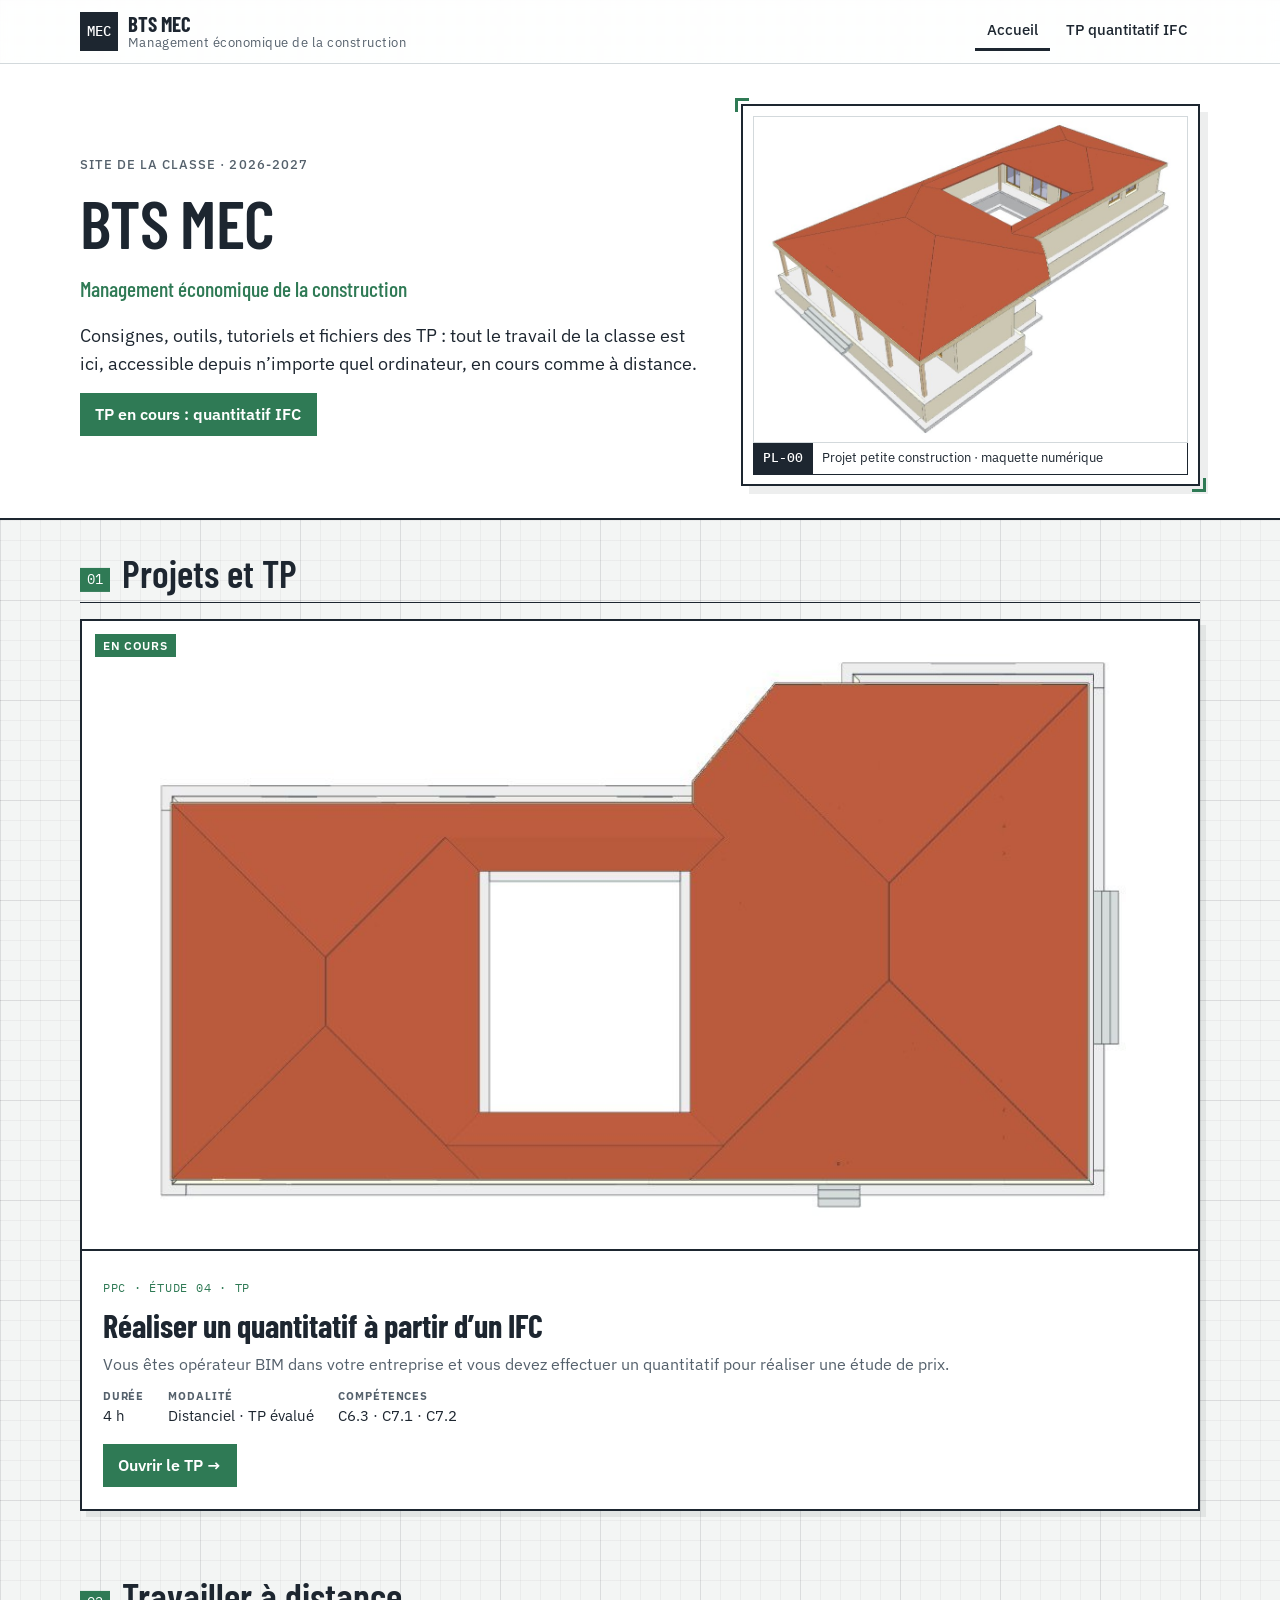
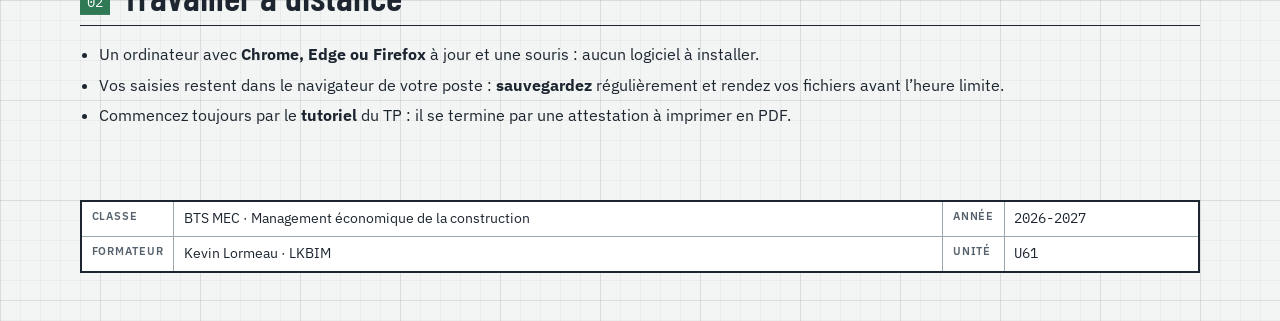
==== index.html @ 0c2539c2 "Site BTS MEC : TP quantitatif IFC (accueil, consigne, tuto, outil, fichiers) Co-Authored-By: Claude " ====
<!doctype html>
<html lang="fr">
<head>
<meta charset="utf-8">
<meta name="viewport" content="width=device-width, initial-scale=1, viewport-fit=cover">
<title>BTS MEC – site de la classe</title>
<link rel="preconnect" href="https://fonts.googleapis.com">
<link rel="preconnect" href="https://fonts.gstatic.com" crossorigin>
<link rel="stylesheet" href="https://fonts.googleapis.com/css2?family=Barlow+Condensed:wght@500;600;700&family=IBM+Plex+Sans:wght@400;500;600&family=IBM+Plex+Mono:wght@400;500&display=swap">
<link rel="stylesheet" href="assets/style.css?v=82925d70">
<style>
.steps4{display:grid;grid-template-columns:repeat(auto-fit,minmax(min(100%,15rem),1fr));gap:1rem}
.step4{display:flex;flex-direction:column;gap:.5rem;background:var(--sheet);border:2px solid var(--ink);padding:1rem 1.1rem;text-decoration:none;position:relative;box-shadow:5px 5px 0 var(--line)}
.step4:hover{box-shadow:7px 7px 0 var(--line-strong);transform:translate(-1px,-1px)}
.step4 .n{font-family:var(--font-mono);font-size:.8rem;color:var(--ink-soft)}
.step4 .t{font-family:var(--font-display);font-size:1.6rem;font-weight:700;line-height:1.05}
.step4 .d{font-size:.95rem;color:var(--ink-soft)}
.step4 .go{margin-top:auto;font-weight:600;color:var(--u21)}
.step4.is-key{background:var(--u21-tint)}
.lots{display:grid;grid-template-columns:repeat(auto-fit,minmax(min(100%,18rem),1fr));gap:1rem}
.lot-card{background:var(--sheet);border:1px solid var(--line);border-top:4px solid var(--u21);padding:1rem 1.1rem}
.lot-card:nth-child(2){border-top-color:var(--u22)}.lot-card:nth-child(3){border-top-color:var(--u23)}
.lot-card h3{margin-bottom:.5rem}
.horaire{width:100%;border-collapse:collapse;background:var(--sheet)}
.horaire td{border-bottom:1px solid var(--line);padding:.55rem .7rem;vertical-align:top}
.horaire td:first-child{font-family:var(--font-mono);white-space:nowrap;width:1%}
.horaire td:nth-child(2){font-weight:600;white-space:nowrap}
.alert{border-left:5px solid var(--u23);background:var(--u23-tint);padding:.8rem 1rem}
.dl-list{list-style:none;padding:0;margin:0;display:grid;gap:.6rem}
.dl-list a{display:flex;gap:.8rem;align-items:center;text-decoration:none;background:var(--sheet);border:1px solid var(--line);padding:.6rem .8rem}
.dl-list a:hover{border-color:var(--ink)}
.dl-list .ext{font-family:var(--font-mono);font-size:.75rem;font-weight:600;color:#fff;background:var(--ink);padding:.2rem .45rem;min-width:3.2rem;text-align:center}
.dl-list small{display:block;color:var(--ink-soft)}
</style>
</head>
<body>
<header class="site-header">
  <div class="wrap header-inner">
    <a href="index.html" class="brand">
      <span class="brand-mark" aria-hidden="true">MEC</span>
      <span class="brand-text"><strong>BTS MEC</strong><span>Management économique de la construction</span></span>
    </a>
    <nav class="nav" aria-label="Navigation principale"><a href="index.html" class="nav-link is-active" aria-current="page">Accueil</a><a href="quantitatif-ifc/index.html" class="nav-link">TP quantitatif IFC</a></nav>
  </div>
</header>
<main>

<section class="hero-band">
  <div class="wrap hero-split">
    <div class="hero-text">
      <p class="eyebrow">Site de la classe · 2026-2027</p>
      <h1>BTS MEC</h1>
      <p class="hero-sub">Management économique de la construction</p>
      <p class="lead">Consignes, outils, tutoriels et fichiers des TP : tout le travail de la classe est ici, accessible depuis n’importe quel ordinateur, en cours comme à distance.</p>
      <div class="actions"><a class="btn" href="quantitatif-ifc/index.html">TP en cours : quantitatif IFC</a></div>
    </div>
    <figure class="planche">
      <img src="assets/img/maquette-3d.jpg" alt="Maquette numérique du projet petite construction">
      <figcaption><span class="mono">PL-00</span><span>Projet petite construction · maquette numérique</span></figcaption>
    </figure>
  </div>
</section>
<section class="wrap section">
  <div class="section-head"><span class="section-num mono">01</span><h2>Projets et TP</h2></div>
  <div class="projets"><a class="projet-card is-on" href="quantitatif-ifc/index.html">
  <span class="projet-img"><img src="assets/img/toiture-plan-h.jpg" alt="Vue en plan de la toiture de la maquette" loading="lazy" style="object-fit:contain;background:#fff"><span class="statut is-on">En cours</span></span>
  <span class="projet-body">
    <span class="projet-num mono">PPC · ÉTUDE 04 · TP</span>
    <span class="projet-title">Réaliser un quantitatif à partir d’un IFC</span>
    <span class="projet-resume">Vous êtes opérateur BIM dans votre entreprise et vous devez effectuer un quantitatif pour réaliser une étude de prix.</span>
    <span class="projet-meta"><span><b>Durée</b>4 h</span><span><b>Modalité</b>Distanciel · TP évalué</span><span><b>Compétences</b>C6.3 · C7.1 · C7.2</span></span>
    <span class="btn projet-cta">Ouvrir le TP →</span>
  </span>
</a></div>
</section>
<section class="wrap section">
  <div class="section-head"><span class="section-num mono">02</span><h2>Travailler à distance</h2></div>
  <ul class="list">
    <li>Un ordinateur avec <b>Chrome, Edge ou Firefox</b> à jour et une souris : aucun logiciel à installer.</li>
    <li>Vos saisies restent dans le navigateur de votre poste : <b>sauvegardez</b> régulièrement et rendez vos fichiers avant l’heure limite.</li>
    <li>Commencez toujours par le <b>tutoriel</b> du TP : il se termine par une attestation à imprimer en PDF.</li>
  </ul>
</section>
</main>
<footer class="site-footer">
  <div class="wrap">
    <table class="cartouche" aria-label="Cartouche">
      <tr><th>Classe</th><td>BTS MEC · Management économique de la construction</td><th>Année</th><td class="mono">2026-2027</td></tr>
      <tr><th>Formateur</th><td>Kevin Lormeau · LKBIM</td><th>Unité</th><td class="mono">U61</td></tr>
    </table>
  </div>
</footer>
<script src="assets/site.js?v=82925d70"></script>
</body>
</html>
---- assets/style.css ----
/* Projet Villa – planche de projet : fond papier froid, trait d'encre, un code couleur par pôle, cartouche en pied de page */
:root {
  --paper: #f3f5f4;
  --sheet: #ffffff;
  --ink: #1d2630;
  --ink-soft: #55616c;
  --line: #d3d9dc;
  --line-strong: #9aa6ad;
  --u21: #2d5f8f;
  --u22: #2f7a55;
  --u23: #a96a14;
  --u21-tint: #e6eef6;
  --u22-tint: #e5f1ea;
  --u23-tint: #f6ecdc;
  --now: #fff4c7;
  --font-display: "Barlow Condensed", "Arial Narrow", "Roboto Condensed", sans-serif;
  --font-body: "IBM Plex Sans", "Segoe UI", system-ui, sans-serif;
  --font-mono: "IBM Plex Mono", "Consolas", ui-monospace, monospace;
  --step-0: 1rem;
  --step-1: 1.25rem;
  --step-2: 1.6rem;
  --step-3: 2.2rem;
  --step-4: clamp(2.4rem, 6vw, 3.6rem);
}
@media (prefers-color-scheme: dark) {
  :root:not([data-theme="light"]) {
    --paper: #151a1f; --sheet: #1c232a; --ink: #e4e9ec; --ink-soft: #a3afb7;
    --line: #2f3941; --line-strong: #4e5b65;
    --u21: #7fb0e0; --u22: #73c49b; --u23: #e0a650;
    --u21-tint: #1d2c3b; --u22-tint: #1b3027; --u23-tint: #33291a; --now: #3a3418;
    color-scheme: dark;
  }
}
:root[data-theme="dark"] {
  --paper: #151a1f; --sheet: #1c232a; --ink: #e4e9ec; --ink-soft: #a3afb7;
  --line: #2f3941; --line-strong: #4e5b65;
  --u21: #7fb0e0; --u22: #73c49b; --u23: #e0a650;
  --u21-tint: #1d2c3b; --u22-tint: #1b3027; --u23-tint: #33291a; --now: #3a3418;
  color-scheme: dark;
}

*, *::before, *::after { box-sizing: border-box; }
html { -webkit-text-size-adjust: 100%; }
body {
  margin: 0;
  background: var(--paper);
  color: var(--ink);
  font-family: var(--font-body);
  font-size: var(--step-0);
  line-height: 1.55;
}
img { max-width: 100%; }
[hidden] { display: none !important; }
a { color: inherit; }
a:focus-visible, .pole-card:focus-visible { outline: 3px solid var(--u21); outline-offset: 3px; }
h1, h2, h3 { font-family: var(--font-display); font-weight: 600; line-height: 1.1; text-wrap: balance; margin: 0; }
h1 { font-size: var(--step-4); letter-spacing: -0.01em; }
h2 { font-size: var(--step-3); }
h3 { font-size: var(--step-2); }
p { margin: 0; }
.mono { font-family: var(--font-mono); font-variant-numeric: tabular-nums; }

.wrap {
  max-width: 72rem;
  margin: 0 auto;
  padding-left: max(16px, env(safe-area-inset-left, 0px));
  padding-right: max(16px, env(safe-area-inset-right, 0px));
}

/* En-tête */
.site-header { background: var(--sheet); border-bottom: 1px solid var(--line); }
.header-inner { display: flex; flex-wrap: wrap; align-items: center; justify-content: space-between; gap: 0.75rem 1.5rem; padding-block: 0.75rem; }
.brand { display: flex; align-items: center; gap: 0.6rem; text-decoration: none; }
.brand-mark {
  display: grid; place-items: center; width: 2.4rem; height: 2.4rem;
  border: 2px solid var(--ink); font-family: var(--font-mono); font-weight: 500; font-size: 0.85rem;
}
.brand-text { display: flex; flex-direction: column; line-height: 1.15; }
.brand-text strong { font-family: var(--font-display); font-size: 1.3rem; font-weight: 700; }
.brand-text span { font-size: 0.8rem; color: var(--ink-soft); letter-spacing: 0.04em; }
.nav { display: flex; flex-wrap: wrap; gap: 0.25rem; }
.nav-link {
  text-decoration: none; padding: 0.4rem 0.75rem; font-weight: 500; font-size: 0.95rem;
  border-bottom: 3px solid transparent;
}
.nav-link:hover { border-bottom-color: var(--line-strong); }
.nav-link.is-active { border-bottom-color: var(--ink); }
.nav-link.pole-u21.is-active, .nav-link.pole-u21:hover { border-bottom-color: var(--u21); }
.nav-link.pole-u22.is-active, .nav-link.pole-u22:hover { border-bottom-color: var(--u22); }
.nav-link.pole-u23.is-active, .nav-link.pole-u23:hover { border-bottom-color: var(--u23); }

/* Hero */
.hero { padding-block: 2.5rem 1.5rem; display: grid; gap: 1rem; }
.eyebrow { font-size: 0.8rem; text-transform: uppercase; letter-spacing: 0.08em; color: var(--ink-soft); font-weight: 500; }
.lead { font-size: 1.12rem; max-width: 62ch; color: var(--ink); }
.code-big { font-family: var(--font-mono); font-weight: 500; font-size: 0.7em; vertical-align: 0.12em; margin-right: 0.15em; }
.hero-u21 .code-big { color: var(--u21); }
.hero-u22 .code-big { color: var(--u22); }
.hero-u23 .code-big { color: var(--u23); }
.facts {
  display: grid; grid-template-columns: repeat(auto-fit, minmax(13rem, 1fr));
  margin: 0.5rem 0 0; border-top: 2px solid var(--ink); border-bottom: 1px solid var(--line);
}
.facts > div { padding: 0.75rem 1rem 0.75rem 0; min-width: 0; }
.facts dt, .kv dt, .label {
  font-size: 0.72rem; text-transform: uppercase; letter-spacing: 0.08em; color: var(--ink-soft); font-weight: 600;
}
.facts dd { margin: 0.15rem 0 0; font-weight: 500; }

/* Sections */
.section { padding-block: 2rem; display: grid; gap: 1rem; align-content: start; }
.section-lead { color: var(--ink-soft); max-width: 65ch; }
.two-col { grid-template-columns: repeat(auto-fit, minmax(min(100%, 28rem), 1fr)); gap: 2rem; }
.two-col > div { display: grid; gap: 1rem; align-content: start; min-width: 0; }

/* Cartes de pôle */
.poles { display: grid; grid-template-columns: repeat(auto-fit, minmax(min(100%, 19rem), 1fr)); gap: 1rem; }
.pole-card {
  --c: var(--ink); --t: var(--sheet);
  display: grid; gap: 0.5rem; align-content: start; text-decoration: none;
  background: var(--sheet); border: 1px solid var(--line); border-top: 6px solid var(--c);
  padding: 1.1rem 1.2rem 1.2rem;
}
.pole-card:hover { background: var(--t); }
.pole-u21 { --c: var(--u21); --t: var(--u21-tint); }
.pole-u22 { --c: var(--u22); --t: var(--u22-tint); }
.pole-u23 { --c: var(--u23); --t: var(--u23-tint); }
.pole-code { font-family: var(--font-mono); font-weight: 500; color: var(--c); }
.pole-name { font-family: var(--font-display); font-size: var(--step-2); font-weight: 600; line-height: 1.1; }
.pole-role { color: var(--ink-soft); }
.pole-go { font-weight: 600; color: var(--c); margin-top: 0.25rem; }
.pole-go::after { content: " →"; }
.kv { display: grid; gap: 0.45rem; margin: 0.25rem 0 0; }
.kv > div { display: grid; grid-template-columns: 7.5rem 1fr; gap: 0.5rem; align-items: baseline; }
.kv dd { margin: 0; min-width: 0; }
.kv-block { background: var(--sheet); border: 1px solid var(--line); padding: 1rem; }

/* Tableaux */
.table-scroll { overflow-x: auto; background: var(--sheet); border: 1px solid var(--line); }
table.data { width: 100%; border-collapse: collapse; font-size: 0.93rem; }
table.data th, table.data td { text-align: left; vertical-align: top; padding: 0.6rem 0.75rem; border-bottom: 1px solid var(--line); }
table.data thead th {
  font-size: 0.72rem; text-transform: uppercase; letter-spacing: 0.07em; color: var(--ink-soft);
  border-bottom: 2px solid var(--ink); white-space: nowrap;
}
table.data tbody tr:last-child td, table.data tbody tr:last-child th { border-bottom: 0; }
.planning { min-width: 52rem; }
.planning tbody th { white-space: nowrap; font-weight: 500; }
.planning tbody th small { display: block; color: var(--ink-soft); font-family: var(--font-mono); font-size: 0.8rem; }
.planning td { width: 24%; }
.planning td:last-child { width: 10%; }
.planning thead .h-u21 { box-shadow: inset 0 -4px 0 var(--u21); }
.planning thead .h-u22 { box-shadow: inset 0 -4px 0 var(--u22); }
.planning thead .h-u23 { box-shadow: inset 0 -4px 0 var(--u23); }
tr.is-now td, tr.is-now th { background: var(--now); }
tr.is-now th::after { content: "En cours"; display: block; font-size: 0.7rem; font-weight: 600; text-transform: uppercase; letter-spacing: 0.06em; margin-top: 0.2rem; }
.milestone { display: inline-block; font-size: 0.8rem; font-weight: 600; border: 1px solid var(--ink); padding: 0.1rem 0.4rem; white-space: nowrap; }
.milestone.is-final { background: var(--ink); color: var(--paper); }
.register td:first-child { width: 4rem; }

.tag { display: inline-block; font-family: var(--font-mono); font-size: 0.78rem; font-weight: 500; padding: 0.05rem 0.4rem; border: 1px solid currentColor; }
.tag-u21 { color: var(--u21); }
.tag-u22 { color: var(--u22); }
.tag-u23 { color: var(--u23); }

/* Listes */
.list, .checks, .deliverables { margin: 0; padding-left: 1.2rem; display: grid; gap: 0.35rem; }
.checks { list-style: none; padding-left: 0; }
.checks li { padding-left: 1.5rem; position: relative; }
.checks li::before { content: ""; position: absolute; left: 0; top: 0.35em; width: 0.85rem; height: 0.85rem; border: 1.5px solid var(--line-strong); }
.deliverables { grid-template-columns: repeat(auto-fit, minmax(min(100%, 17rem), 1fr)); gap: 0.5rem 1.5rem; }

/* Compétences */
.comps { display: grid; grid-template-columns: repeat(auto-fit, minmax(min(100%, 20rem), 1fr)); gap: 1rem; }
.comp { background: var(--sheet); border: 1px solid var(--line); padding: 1rem 1.1rem; display: grid; gap: 0.6rem; align-content: start; }
.comp h3 { font-size: 1.3rem; }
.comp-code { font-weight: 500; color: var(--ink-soft); }

/* Séances */
.seances { display: grid; gap: 0.75rem; }
.seance {
  --c: var(--ink);
  background: var(--sheet); border: 1px solid var(--line); border-left: 5px solid var(--c);
  padding: 1rem 1.2rem; display: grid; gap: 0.75rem;
}
.pole-u21 .seance { --c: var(--u21); }
.pole-u22 .seance { --c: var(--u22); }
.pole-u23 .seance { --c: var(--u23); }
.seance-head { display: grid; grid-template-columns: auto 1fr auto; gap: 0.25rem 1rem; align-items: baseline; }
.seance-date { display: grid; font-size: 0.85rem; color: var(--ink-soft); min-width: 6.5rem; }
.seance-date .mono { color: var(--ink); font-weight: 500; font-size: 0.95rem; }
.seance h3 { font-size: 1.45rem; }
.seance-num { font-size: 0.8rem; font-weight: 500; color: var(--c); vertical-align: 0.2em; margin-right: 0.3rem; }
.badge-next { display: none; font-size: 0.72rem; font-weight: 600; text-transform: uppercase; letter-spacing: 0.06em; background: var(--c); color: var(--sheet); padding: 0.2rem 0.5rem; }
.seance.is-next .badge-next { display: inline-block; }
.seance.is-next { box-shadow: 0 0 0 2px var(--c); }
.seance.is-past { opacity: 0.62; }
.prob { font-style: italic; color: var(--ink-soft); max-width: 70ch; }
.seance-grid { display: grid; grid-template-columns: minmax(0, 3fr) minmax(0, 2fr); gap: 1rem 1.5rem; }
.seance-grid > div { display: grid; gap: 0.4rem; align-content: start; min-width: 0; }
.seance-side { border-left: 1px solid var(--line); padding-left: 1.25rem; }
.seance-side .label:not(:first-child) { margin-top: 0.5rem; }
.res { font-size: 0.9rem; color: var(--ink-soft); }

.tree { background: var(--sheet); border: 1px solid var(--line); padding: 1rem; margin: 0; overflow-x: auto; font-size: 0.9rem; line-height: 1.5; }

/* Cartouche */
.site-footer { padding-block: 2.5rem 3rem; }
.cartouche { width: 100%; border-collapse: collapse; background: var(--sheet); border: 2px solid var(--ink); font-size: 0.85rem; }
.cartouche th, .cartouche td { border: 1px solid var(--line-strong); padding: 0.4rem 0.6rem; text-align: left; vertical-align: top; }
.cartouche th { font-size: 0.68rem; text-transform: uppercase; letter-spacing: 0.08em; color: var(--ink-soft); font-weight: 600; white-space: nowrap; width: 1%; }

@media (max-width: 640px) {
  .seance-head { grid-template-columns: 1fr; }
  .seance-grid { grid-template-columns: 1fr; }
  .seance-side { border-left: 0; padding-left: 0; border-top: 1px solid var(--line); padding-top: 0.75rem; }
  .kv > div { grid-template-columns: 1fr; gap: 0; }
  .cartouche, .cartouche tbody, .cartouche tr, .cartouche th, .cartouche td { display: block; width: auto; }
  .cartouche th { border-bottom: 0; padding-bottom: 0; }
  .cartouche td { border-top: 0; }
}
@media (prefers-reduced-motion: reduce) { * { transition: none !important; animation: none !important; } }

/* ===== Site de la classe : composants ajoutés (accueil, MDQB) ===== */
.sr { position: absolute; width: 1px; height: 1px; overflow: hidden; clip: rect(0 0 0 0); }
.small { font-size: 0.82rem; }
.c { text-align: center !important; }

/* Cartes projet */
.projet-card { --c: var(--line-strong); display: grid; gap: 0.5rem; align-content: start; text-decoration: none;
  background: var(--sheet); border: 1px solid var(--line); border-top: 6px solid var(--c); padding: 1.1rem 1.2rem 1.2rem; }
.projet-card.is-on { --c: var(--u22); }
.projet-card:hover { background: var(--u22-tint); }
.projet-top { display: flex; justify-content: space-between; align-items: center; color: var(--ink-soft); font-size: 0.85rem; }
.statut { font-size: 0.72rem; font-weight: 600; text-transform: uppercase; letter-spacing: 0.06em; border: 1px solid currentColor; padding: 0.1rem 0.45rem; }
.statut.is-on { background: var(--u22); color: var(--sheet); border-color: var(--u22); }
.projet-card .pole-go { color: var(--c); }

/* Agenda */
.agenda { list-style: none; margin: 0; padding: 0; display: grid; gap: 0.4rem; }
.agenda a { --c: var(--u22); display: grid; grid-template-columns: 7rem 1fr auto; gap: 1rem; align-items: center;
  text-decoration: none; background: var(--sheet); border: 1px solid var(--line); border-left: 5px solid var(--c); padding: 0.6rem 1rem; }
.agenda a:hover { background: var(--u22-tint); }
.agenda li.is-past { opacity: 0.6; }
.agenda li.is-next a { box-shadow: 0 0 0 2px var(--c); }
.agenda li.is-next .badge-next, .seance-card.is-next .badge-next { display: inline-block; }

/* Cartes séance MDQB */
.seance-cards { display: grid; gap: 0.6rem; }
.seance-card { --c: var(--u22); display: grid; grid-template-columns: 7rem 1fr auto auto; gap: 0.5rem 1rem; align-items: center;
  text-decoration: none; background: var(--sheet); border: 1px solid var(--line); border-left: 5px solid var(--c); padding: 0.8rem 1rem; }
.seance-card:hover { background: var(--u22-tint); }
.seance-card.is-past { opacity: 0.62; }
.seance-card.is-next { box-shadow: 0 0 0 2px var(--c); }
.seance-card-title { font-family: var(--font-display); font-size: 1.35rem; font-weight: 600; line-height: 1.15; display: grid; }
.seance-card .seance-num { color: var(--u22); font-family: var(--font-mono); font-size: 0.78rem; }
.eval-tag { font-size: 0.72rem; font-weight: 600; text-transform: uppercase; letter-spacing: 0.06em; color: var(--ink-soft); }
.eval-tag.is-som { color: var(--sheet); background: var(--ink); padding: 0.15rem 0.5rem; }
.badge-next { --c: var(--u22); }

.problematique { font-family: var(--font-display); font-size: 1.4rem; font-weight: 500; font-style: italic;
  border-left: 4px solid var(--u22); padding-left: 0.9rem; max-width: 60ch; }

/* Page séance */
.seance-layout { grid-template-columns: minmax(0, 1fr) 19rem; gap: 2rem; align-items: start; }
.seance-main { display: grid; gap: 1rem; min-width: 0; }
.seance-aside { display: grid; gap: 0.75rem; position: sticky; top: 1rem; }
.box { background: var(--sheet); border: 1px solid var(--line); padding: 0.9rem 1rem; display: grid; gap: 0.5rem; }
.parties { list-style: none; margin: 0; padding: 0; display: grid; gap: 1rem; counter-reset: p; }
.partie { background: var(--sheet); border: 1px solid var(--line); border-left: 5px solid var(--u22); }
.partie-head { display: flex; gap: 1rem; align-items: baseline; padding: 0.8rem 1.1rem; border-bottom: 1px solid var(--line); }
.partie-duree { font-size: 0.82rem; color: var(--u22); font-weight: 500; min-width: 4.5rem; }
.partie-head h3 { font-size: 1.4rem; }
.partie-body { padding: 0.9rem 1.1rem 1.1rem; display: grid; gap: 0.8rem; min-width: 0; }

/* Ressources */
.res-list { list-style: none; margin: 0; padding: 0; display: grid; gap: 0.4rem; }
.res-link { display: inline-block; font-weight: 500; text-decoration: none; border-bottom: 2px solid var(--u22); }
.res-link::after { content: " ↗"; color: var(--ink-soft); }
.res-link.is-missing { border-bottom: 2px dashed var(--line-strong); color: var(--ink-soft); }
.res-link.is-missing::after { content: " · lien à venir"; font-size: 0.8rem; }

/* Méthode */
.methode { background: var(--u22-tint); border: 1px solid var(--line); }
.methode summary { cursor: pointer; padding: 0.55rem 0.9rem; font-weight: 600; color: var(--u22); }
.methode > div { padding: 0 0.9rem 0.8rem; display: grid; gap: 0.5rem; }

/* Formulaires */
.form-grid { display: grid; grid-template-columns: repeat(auto-fit, minmax(min(100%, 16rem), 1fr)); gap: 0.7rem 1rem; }
.field { display: grid; gap: 0.25rem; }
.field label { font-size: 0.85rem; font-weight: 600; }
input[type="text"], textarea, table.editable td[contenteditable] {
  font: inherit; color: var(--ink); background: var(--paper); border: 1px solid var(--line-strong); padding: 0.4rem 0.5rem; width: 100%; }
textarea { resize: vertical; }
input:focus, textarea:focus, td[contenteditable]:focus { outline: 2px solid var(--u22); outline-offset: 0; }
.matrice td input[type="text"] { min-width: 10rem; }
.matrice input[type="radio"] { width: 1.1rem; height: 1.1rem; accent-color: var(--u22); }
table.editable { min-width: 60rem; }
table.editable td { min-width: 6rem; }
table.editable td[contenteditable] { display: table-cell; width: auto; border: 0; border-bottom: 1px solid var(--line); }
table.editable tr.exemple td { color: var(--ink-soft); font-style: italic; }
.del-row { background: none; border: 0; color: var(--ink-soft); cursor: pointer; font-size: 1.1rem; }

/* Boutons */
.actions { display: flex; flex-wrap: wrap; gap: 0.5rem; }
.actions-col { display: grid; gap: 0.5rem; }
.btn { font: inherit; font-weight: 600; cursor: pointer; text-decoration: none; text-align: center;
  background: var(--u22); color: var(--sheet); border: 1px solid var(--u22); padding: 0.5rem 0.9rem; }
.btn-ghost { background: transparent; color: var(--ink); border-color: var(--line-strong); }
.pager { display: flex; justify-content: space-between; padding-top: 0; }

/* Check-list */
.todo { list-style: none; margin: 0; padding: 0; display: grid; gap: 0.4rem; }
.todo label { display: flex; gap: 0.5rem; align-items: flex-start; cursor: pointer; }
.todo input { margin-top: 0.3rem; accent-color: var(--u22); }
.todo input:checked + span { text-decoration: line-through; color: var(--ink-soft); }

/* Légende des lots */
.legende-lots { display: flex; flex-wrap: wrap; gap: 0.5rem; }
.lot { font-size: 0.85rem; padding: 0.2rem 0.6rem; border-left: 6px solid; background: var(--sheet); border-top: 1px solid var(--line); border-right: 1px solid var(--line); border-bottom: 1px solid var(--line); }
.l07 { border-left-color: #c0392b; } .l07fp { border-left-color: #2471a3; } .l03 { border-left-color: #2f7a55; } .l06 { border-left-color: #8b5a2b; }
tr.total th, tr.total td { border-top: 2px solid var(--ink); font-weight: 600; }

@media (max-width: 860px) {
  .seance-layout { grid-template-columns: 1fr; }
  .seance-aside { position: static; }
  .seance-card, .agenda a { grid-template-columns: 1fr; }
}
@media print {
  .site-header, .seance-aside, .pager, .actions, .site-footer, .methode { display: none !important; }
  body { background: #fff; }
  .partie, .table-scroll { break-inside: avoid; border-color: #999; }
}

/* ===================== Habillage « planche de bureau d'études » (v2) ===================== */
:root { --accent: var(--u22); --grid: rgba(29, 38, 48, 0.045); --grid-strong: rgba(29, 38, 48, 0.08); }
body {
  background-color: var(--paper);
  background-image:
    linear-gradient(var(--grid-strong) 1px, transparent 1px), linear-gradient(90deg, var(--grid-strong) 1px, transparent 1px),
    linear-gradient(var(--grid) 1px, transparent 1px), linear-gradient(90deg, var(--grid) 1px, transparent 1px);
  background-size: 100px 100px, 100px 100px, 20px 20px, 20px 20px;
}
.site-header { position: sticky; top: 0; z-index: 10; background: color-mix(in srgb, var(--sheet) 92%, transparent); backdrop-filter: blur(6px); }
.brand-mark { background: var(--ink); color: var(--sheet); border-color: var(--ink); }

/* Bandeau d'en-tête */
.hero-band { background: var(--sheet); border-bottom: 2px solid var(--ink); padding-block: 2.5rem 2rem; display: grid; gap: 1.5rem; }
.hero-split { display: grid; grid-template-columns: minmax(0, 1.15fr) minmax(0, 0.85fr); gap: 2.5rem; align-items: center; }
.hero-text { display: grid; gap: 1rem; align-content: center; }
.hero-text h1 { font-size: clamp(2.6rem, 6vw, 4.2rem); line-height: 0.98; }
.hero-sub { font-family: var(--font-display); font-size: 1.35rem; color: var(--accent); font-weight: 500; }
.big-num { display: block; font-size: 0.42em; color: var(--accent); letter-spacing: 0.02em; margin-bottom: 0.3rem; }

/* Planche : image encadrée comme un dessin, avec son cartouche */
.planche { margin: 0; background: var(--sheet); border: 2px solid var(--ink); padding: 0.6rem; box-shadow: 8px 8px 0 var(--grid-strong); position: relative; }
.planche::before, .planche::after { content: ""; position: absolute; width: 14px; height: 14px; border-color: var(--accent); border-style: solid; }
.planche::before { top: -8px; left: -8px; border-width: 3px 0 0 3px; }
.planche::after { bottom: -8px; right: -8px; border-width: 0 3px 3px 0; }
.planche img { display: block; width: 100%; aspect-ratio: 4 / 3; object-fit: cover; background: #fff; border: 1px solid var(--line); }
.small-planche img { aspect-ratio: auto; object-fit: contain; padding: 1rem; }
.planche figcaption { display: grid; grid-template-columns: auto 1fr; border: 1px solid var(--ink); border-top: 0; font-size: 0.8rem; }
.planche figcaption > * { padding: 0.35rem 0.6rem; }
.planche figcaption .mono { background: var(--ink); color: var(--sheet); font-weight: 500; }

/* Titres de section numérotés */
.section-head { display: flex; align-items: baseline; gap: 0.75rem; border-bottom: 1px solid var(--ink); padding-bottom: 0.4rem; }
.section-num { font-size: 0.85rem; color: var(--sheet); background: var(--accent); padding: 0.1rem 0.45rem; transform: translateY(-0.3em); }
.section-head h2 { font-size: clamp(1.8rem, 3.5vw, 2.4rem); }
.note { background: var(--sheet); border: 1px solid var(--line); padding: 1.2rem 1.3rem; }

/* Cartes projet */
.projets { display: grid; grid-template-columns: repeat(auto-fit, minmax(min(100%, 24rem), 1fr)); gap: 1.5rem; }
.projet-card { padding: 0; border: 2px solid var(--ink); border-top-width: 2px; background: var(--sheet); display: grid; grid-template-rows: auto 1fr; overflow: hidden;
  transition: transform .15s ease, box-shadow .15s ease; box-shadow: 6px 6px 0 var(--grid-strong); }
.projet-card:hover { background: var(--sheet); transform: translate(-2px, -2px); box-shadow: 10px 10px 0 color-mix(in srgb, var(--accent) 35%, transparent); }
.projet-card:not(.is-on) { filter: saturate(0.35); }
.projet-card:not(.is-on):hover { filter: none; }
.projet-img { position: relative; display: block; border-bottom: 2px solid var(--ink); }
.projet-img img { display: block; width: 100%; aspect-ratio: 16 / 9; object-fit: cover; }
.projet-img .statut { position: absolute; top: 0.8rem; left: 0.8rem; background: var(--sheet); color: var(--ink); border: 1px solid var(--ink); }
.projet-img .statut.is-on { background: var(--accent); color: #fff; border-color: var(--accent); }
.projet-body { display: grid; gap: 0.7rem; padding: 1.2rem 1.3rem 1.4rem; align-content: start; }
.projet-num { font-size: 0.78rem; color: var(--accent); letter-spacing: 0.06em; }
.projet-title { font-family: var(--font-display); font-weight: 700; font-size: 2rem; line-height: 1; }
.projet-resume { color: var(--ink-soft); }
.projet-meta { display: flex; flex-wrap: wrap; gap: 0.4rem 1.5rem; font-size: 0.92rem; }
.projet-meta b { display: block; font-size: 0.7rem; text-transform: uppercase; letter-spacing: 0.08em; color: var(--ink-soft); }
.projet-cta { justify-self: start; margin-top: 0.3rem; }
.progress { position: relative; height: 1.6rem; border: 1px solid var(--ink); background: repeating-linear-gradient(90deg, transparent 0 calc(20% - 1px), var(--line) calc(20% - 1px) 20%); }
.progress-bar { position: absolute; inset: 0 auto 0 0; width: 0; background: var(--accent); transition: width .6s ease; }
.progress-label { position: relative; z-index: 1; font-size: 0.78rem; padding: 0 0.5rem; line-height: 1.6rem; mix-blend-mode: difference; color: #fff; }
.progress.is-off { background: transparent; border-style: dashed; }
.progress.is-off .progress-label { mix-blend-mode: normal; color: var(--ink-soft); }

/* Agenda */
.agenda a { grid-template-columns: 3.2rem 9rem 1fr auto; padding: 0.7rem 1rem; border: 1px solid var(--ink); border-left: 6px solid var(--accent); }
.ag-num { font-size: 1.5rem; font-weight: 500; color: var(--accent); }
.ag-date { font-size: 0.85rem; color: var(--ink-soft); }
.ag-title { font-family: var(--font-display); font-size: 1.3rem; font-weight: 600; line-height: 1.1; display: grid; }
.ag-title small { font-family: var(--font-body); font-size: 0.78rem; color: var(--ink-soft); font-weight: 400; }

/* Frise des séances */
.timeline { display: grid; grid-template-columns: repeat(auto-fit, minmax(min(100%, 12.5rem), 1fr)); gap: 0; border: 2px solid var(--ink); background: var(--sheet); }
.tl-item { position: relative; display: grid; gap: 0.5rem; align-content: start; padding: 1rem 1.1rem 1.2rem; text-decoration: none; border-right: 1px solid var(--line); min-height: 13rem; transition: background .15s; }
.tl-item:last-child { border-right: 0; }
.tl-item:hover { background: var(--u22-tint); }
.tl-num { font-size: 2.6rem; line-height: 1; color: var(--accent); font-weight: 500; }
.tl-date { font-size: 0.8rem; color: var(--ink-soft); }
.tl-title { font-family: var(--font-display); font-size: 1.35rem; font-weight: 600; line-height: 1.1; }
.tl-foot { display: flex; justify-content: space-between; align-items: center; margin-top: auto; padding-top: 0.5rem; border-top: 1px dashed var(--line-strong); }
.tl-item .badge-next { position: absolute; top: 1rem; right: 1rem; }
.tl-item.is-next { background: var(--u22-tint); box-shadow: inset 0 -5px 0 var(--accent); }
.tl-item.is-next .badge-next { display: inline-block; }
.tl-item.is-past { opacity: 0.55; }

/* Bloc titre (cartouche) */
.titleblock { display: grid; grid-template-columns: repeat(auto-fit, minmax(12rem, 1fr)); margin: 0; border: 2px solid var(--ink); background: var(--sheet); }
.titleblock > div { padding: 0.6rem 0.9rem; border-right: 1px solid var(--line-strong); }
.titleblock > div:last-child { border-right: 0; }
.titleblock dt { font-size: 0.68rem; text-transform: uppercase; letter-spacing: 0.08em; color: var(--ink-soft); font-weight: 600; }
.titleblock dd { margin: 0.15rem 0 0; font-weight: 500; }
.hero-band .problematique { background: var(--u22-tint); padding: 0.8rem 1rem; border-left-width: 5px; max-width: none; }

/* Séances : figures et parties */
.fig { margin: 0; border: 1px solid var(--line-strong); background: #fff; padding: 0.5rem; max-width: 40rem; }
.fig img { display: block; width: 100%; height: auto; }
.fig figcaption { font-size: 0.82rem; color: var(--ink-soft); padding-top: 0.4rem; }
.partie { border: 1px solid var(--ink); border-left: 6px solid var(--accent); box-shadow: 4px 4px 0 var(--grid-strong); }
.partie-head { background: color-mix(in srgb, var(--u22-tint) 60%, var(--sheet)); }
.box { border: 1px solid var(--ink); }
.seance-hero .planche img { aspect-ratio: 16 / 10; }

@media (max-width: 860px) {
  .hero-split { grid-template-columns: 1fr; }
  .agenda a { grid-template-columns: auto 1fr; }
  .tl-item { border-right: 0; border-bottom: 1px solid var(--line); min-height: 0; }
}
@media (prefers-color-scheme: dark) {
  :root:not([data-theme="light"]) { --grid: rgba(228, 233, 236, 0.035); --grid-strong: rgba(228, 233, 236, 0.07); }
}
@media print { body { background: #fff; } .hero-band .planche { display: none; } .hero-split { grid-template-columns: 1fr; } }
.projet-img img[src*="villa-permis"] { object-position: center 75%; }
.tl-item .badge-next { position: static; justify-self: start; order: -1; }

/* Liste des locaux (S1) et impression des saisies */
.sous-bloc { display: grid; gap: 0.5rem; margin-top: 0.4rem; }
table.editable.compact { min-width: 0; max-width: 34rem; }
textarea { overflow: hidden; min-height: 4.5rem; }
@media print {
  .del-row { display: none; }
  table.editable { min-width: 0 !important; }
  table.editable tr { break-inside: avoid; }
  textarea, input[type="text"] { border-color: #999; background: #fff; }
}

/* Tableau des types (S1) : tient dans la largeur, retour à la ligne, imprimable */
.table-fit { width: 100%; }
table.editable.fit { min-width: 0; width: 100%; table-layout: fixed; }
table.editable.fit th, table.editable.fit td { min-width: 0; white-space: normal; overflow-wrap: anywhere; word-break: break-word; vertical-align: top; }
table.editable.fit th:nth-child(1) { width: 19%; }
table.editable.fit th:nth-child(2) { width: 7%; }
table.editable.fit th:nth-child(3) { width: 9%; }
table.editable.fit th:nth-child(4) { width: 50%; }
table.editable.fit th:nth-child(5) { width: 11%; }
table.editable.fit th:nth-child(6) { width: 4%; }
@media print {
  table.editable.fit th:nth-child(6), table.editable.fit td:last-child { display: none; }
  table.editable.fit th:nth-child(4) { width: 54%; }
  table.editable.fit { font-size: 9.5pt; }
}
table.editable.fit th { overflow-wrap: normal; word-break: normal; hyphens: manual; }
table.editable.fit th:nth-child(4) { width: 47%; }
table.editable.fit th:nth-child(5) { width: 14%; }
@media print {
  /* Impression : mise en page en flux simple (évite les chevauchements entre pages) */
  .seance-layout, .seance-main, .parties, .partie-body, .hero-split, .form-grid { display: block !important; }
  .parties > .partie { margin-bottom: 0.5rem; box-shadow: none; }
  .partie { break-inside: auto; }
  .partie-head, table tr { break-inside: avoid; }
  .table-scroll { overflow: visible; break-inside: auto; }
  .form-grid .field { margin-bottom: 0.4rem; }
  table.editable.fit th:nth-child(4) { width: 51%; }
}

/* Accueil : carte Maison des jeux */
.jeux-card { display: grid; grid-template-columns: auto 1fr auto; gap: 1.2rem; align-items: center; text-decoration: none; color: inherit;
  background: var(--sheet); border: 2px solid var(--ink); padding: 1.1rem 1.3rem; box-shadow: 6px 6px 0 var(--grid-strong); transition: transform .15s, box-shadow .15s; }
.jeux-card:hover { transform: translate(-2px, -2px); box-shadow: 10px 10px 0 color-mix(in srgb, var(--accent) 35%, transparent); }
.jeux-emo { font-size: 2.6rem; line-height: 1; }
.jeux-txt { display: grid; gap: 0.3rem; }
@media (max-width: 700px) { .jeux-card { grid-template-columns: 1fr; } }

/* ---- Acquis de séance (en tête de séance) ---- */
.acquis { border: 2px solid var(--accent, #2E7D5B); background: #F3FAF6; padding: 1rem 1.2rem 1.1rem; margin: 0 0 2rem; }
.acquis h2 { margin: 0 0 .25rem; font-size: 1.15rem; }
.acquis-aide { margin: 0 0 .8rem; font-size: .9rem; color: var(--muted, #5F6B7A); }
.acquis-cols { display: grid; grid-template-columns: 1fr 1fr; gap: 1.2rem; }
.acquis .label { margin: 0 0 .4rem; }
@media (max-width: 760px) { .acquis-cols { grid-template-columns: 1fr; } }
@media print { .acquis { break-inside: avoid; } .acquis-cols { display: grid; grid-template-columns: 1fr 1fr; } }
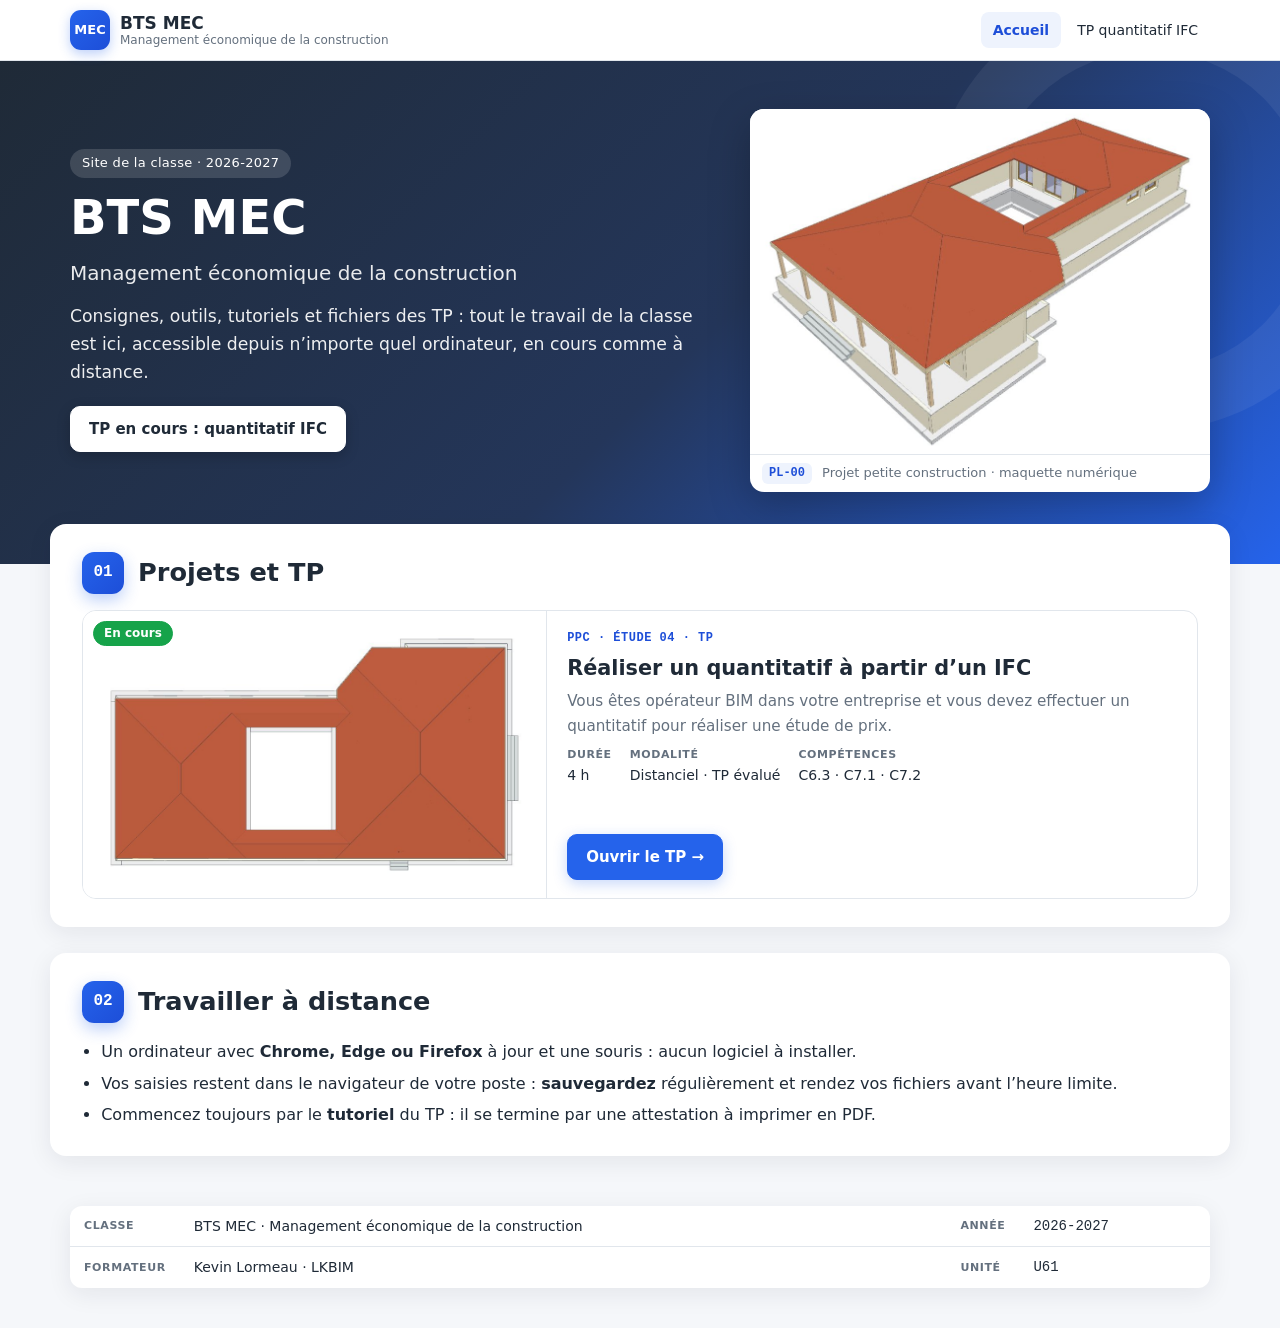
==== commit fc8dc803: "Charte du site BTS MEC alignée sur celle du tuto (bandeau bleu, cartes arrondies) Co-Authored-By: Cl" ====
--- a/index.html
+++ b/index.html
@@ -4,33 +4,31 @@
 <meta charset="utf-8">
 <meta name="viewport" content="width=device-width, initial-scale=1, viewport-fit=cover">
 <title>BTS MEC – site de la classe</title>
-<link rel="preconnect" href="https://fonts.googleapis.com">
-<link rel="preconnect" href="https://fonts.gstatic.com" crossorigin>
-<link rel="stylesheet" href="https://fonts.googleapis.com/css2?family=Barlow+Condensed:wght@500;600;700&family=IBM+Plex+Sans:wght@400;500;600&family=IBM+Plex+Mono:wght@400;500&display=swap">
-<link rel="stylesheet" href="assets/style.css?v=82925d70">
+<link rel="stylesheet" href="assets/style.css?v=8d9eb369">
 <style>
-.steps4{display:grid;grid-template-columns:repeat(auto-fit,minmax(min(100%,15rem),1fr));gap:1rem}
-.step4{display:flex;flex-direction:column;gap:.5rem;background:var(--sheet);border:2px solid var(--ink);padding:1rem 1.1rem;text-decoration:none;position:relative;box-shadow:5px 5px 0 var(--line)}
-.step4:hover{box-shadow:7px 7px 0 var(--line-strong);transform:translate(-1px,-1px)}
-.step4 .n{font-family:var(--font-mono);font-size:.8rem;color:var(--ink-soft)}
-.step4 .t{font-family:var(--font-display);font-size:1.6rem;font-weight:700;line-height:1.05}
-.step4 .d{font-size:.95rem;color:var(--ink-soft)}
-.step4 .go{margin-top:auto;font-weight:600;color:var(--u21)}
-.step4.is-key{background:var(--u21-tint)}
-.lots{display:grid;grid-template-columns:repeat(auto-fit,minmax(min(100%,18rem),1fr));gap:1rem}
-.lot-card{background:var(--sheet);border:1px solid var(--line);border-top:4px solid var(--u21);padding:1rem 1.1rem}
-.lot-card:nth-child(2){border-top-color:var(--u22)}.lot-card:nth-child(3){border-top-color:var(--u23)}
-.lot-card h3{margin-bottom:.5rem}
-.horaire{width:100%;border-collapse:collapse;background:var(--sheet)}
-.horaire td{border-bottom:1px solid var(--line);padding:.55rem .7rem;vertical-align:top}
-.horaire td:first-child{font-family:var(--font-mono);white-space:nowrap;width:1%}
-.horaire td:nth-child(2){font-weight:600;white-space:nowrap}
-.alert{border-left:5px solid var(--u23);background:var(--u23-tint);padding:.8rem 1rem}
-.dl-list{list-style:none;padding:0;margin:0;display:grid;gap:.6rem}
-.dl-list a{display:flex;gap:.8rem;align-items:center;text-decoration:none;background:var(--sheet);border:1px solid var(--line);padding:.6rem .8rem}
-.dl-list a:hover{border-color:var(--ink)}
-.dl-list .ext{font-family:var(--font-mono);font-size:.75rem;font-weight:600;color:#fff;background:var(--ink);padding:.2rem .45rem;min-width:3.2rem;text-align:center}
-.dl-list small{display:block;color:var(--ink-soft)}
+.steps4{display:grid;grid-template-columns:repeat(auto-fit,minmax(min(100%,15rem),1fr));gap:14px;counter-reset:s}
+.step4{display:flex;flex-direction:column;gap:8px;background:#fff;border:1px solid var(--line);border-radius:14px;padding:18px;text-decoration:none;color:var(--ink);transition:transform .15s,box-shadow .15s}
+a.step4:hover{transform:translateY(-2px);box-shadow:0 10px 30px rgba(37,99,235,.15);border-color:#c7d6f5}
+.step4 .n{font-size:12px;font-weight:600;color:var(--acc2);text-transform:uppercase;letter-spacing:.5px}
+.step4 .t{font-size:1.35rem;font-weight:700;line-height:1.15}
+.step4 .d{font-size:.95rem;color:var(--mut)}
+.step4 .go{margin-top:auto;font-weight:600;color:var(--acc2)}
+.step4.is-key{background:var(--soft);border-color:#c7d6f5}
+.lots{display:grid;grid-template-columns:repeat(auto-fit,minmax(min(100%,17rem),1fr));gap:14px}
+.lot-card{border:1px solid var(--line);border-radius:14px;padding:16px 18px;border-top:5px solid var(--acc)}
+.lot-card:nth-child(2){border-top-color:#0d9488}.lot-card:nth-child(3){border-top-color:#f97316}
+.lot-card h3{margin:4px 0 10px;font-size:1.3rem}
+.horaire{width:100%;border-collapse:collapse}
+.horaire td{border-bottom:1px solid var(--line);padding:10px 12px;vertical-align:top}
+.horaire td:first-child{font-family:var(--mono);white-space:nowrap;width:1%;color:var(--acc2);font-weight:600}
+.horaire td:nth-child(2){font-weight:700;white-space:nowrap}
+.alert{background:#fff7ed;border:1px solid #fed7aa;border-left:5px solid var(--or);padding:12px 16px;border-radius:8px}
+.dl-list{list-style:none;padding:0;margin:0;display:grid;grid-template-columns:repeat(auto-fit,minmax(min(100%,22rem),1fr));gap:12px}
+.dl-list a{display:flex;gap:14px;align-items:center;text-decoration:none;color:var(--ink);border:1px solid var(--line);border-radius:12px;padding:12px 14px;transition:all .15s}
+.dl-list a:hover{border-color:var(--acc);box-shadow:0 6px 20px rgba(37,99,235,.12)}
+.dl-list .ext{font-size:12px;font-weight:800;color:#fff;background:var(--acc);border-radius:8px;width:46px;height:46px;display:grid;place-items:center;flex:none}
+.dl-list li:nth-child(2) .ext,.dl-list li:nth-child(3) .ext{background:#0d9488}.dl-list li:nth-child(5) .ext{background:#dc2626}
+.dl-list small{display:block;color:var(--mut)}
 </style>
 </head>
 <body>
@@ -90,6 +88,6 @@
     </table>
   </div>
 </footer>
-<script src="assets/site.js?v=82925d70"></script>
+<script src="assets/site.js?v=8d9eb369"></script>
 </body>
 </html>
--- a/assets/style.css
+++ b/assets/style.css
@@ -1,501 +1,120 @@
-/* Projet Villa – planche de projet : fond papier froid, trait d'encre, un code couleur par pôle, cartouche en pied de page */
+/* Site BTS MEC – charte « tuto LKBIM » : bandeau bleu nuit, cartes blanches arrondies, accent bleu */
 :root {
-  --paper: #f3f5f4;
-  --sheet: #ffffff;
-  --ink: #1d2630;
-  --ink-soft: #55616c;
-  --line: #d3d9dc;
-  --line-strong: #9aa6ad;
-  --u21: #2d5f8f;
-  --u22: #2f7a55;
-  --u23: #a96a14;
-  --u21-tint: #e6eef6;
-  --u22-tint: #e5f1ea;
-  --u23-tint: #f6ecdc;
-  --now: #fff4c7;
-  --font-display: "Barlow Condensed", "Arial Narrow", "Roboto Condensed", sans-serif;
-  --font-body: "IBM Plex Sans", "Segoe UI", system-ui, sans-serif;
-  --font-mono: "IBM Plex Mono", "Consolas", ui-monospace, monospace;
-  --step-0: 1rem;
-  --step-1: 1.25rem;
-  --step-2: 1.6rem;
-  --step-3: 2.2rem;
-  --step-4: clamp(2.4rem, 6vw, 3.6rem);
+  --ink: #1f2a37; --mut: #64707e; --line: #e1e6ec; --bg: #f5f7fa; --sheet: #fff;
+  --acc: #2563eb; --acc2: #1d4ed8; --soft: #eef3fd; --ok: #16a34a; --or: #f97316; --warn: #d97706;
+  --grad: linear-gradient(135deg, #1f2a37 0%, #24365a 55%, #2563eb 100%);
+  --shadow: 0 6px 24px rgba(20, 30, 50, .08);
+  --font: system-ui, -apple-system, "Segoe UI", Roboto, Arial, sans-serif;
+  --mono: ui-monospace, "Cascadia Mono", Consolas, monospace;
 }
-@media (prefers-color-scheme: dark) {
-  :root:not([data-theme="light"]) {
-    --paper: #151a1f; --sheet: #1c232a; --ink: #e4e9ec; --ink-soft: #a3afb7;
-    --line: #2f3941; --line-strong: #4e5b65;
-    --u21: #7fb0e0; --u22: #73c49b; --u23: #e0a650;
-    --u21-tint: #1d2c3b; --u22-tint: #1b3027; --u23-tint: #33291a; --now: #3a3418;
-    color-scheme: dark;
-  }
-}
-:root[data-theme="dark"] {
-  --paper: #151a1f; --sheet: #1c232a; --ink: #e4e9ec; --ink-soft: #a3afb7;
-  --line: #2f3941; --line-strong: #4e5b65;
-  --u21: #7fb0e0; --u22: #73c49b; --u23: #e0a650;
-  --u21-tint: #1d2c3b; --u22-tint: #1b3027; --u23-tint: #33291a; --now: #3a3418;
-  color-scheme: dark;
-}
-
 *, *::before, *::after { box-sizing: border-box; }
-html { -webkit-text-size-adjust: 100%; }
-body {
-  margin: 0;
-  background: var(--paper);
-  color: var(--ink);
-  font-family: var(--font-body);
-  font-size: var(--step-0);
-  line-height: 1.55;
-}
+html { scroll-behavior: smooth; -webkit-text-size-adjust: 100%; }
+body { margin: 0; font: 16px/1.6 var(--font); color: var(--ink); background: var(--bg); }
 img { max-width: 100%; }
-[hidden] { display: none !important; }
-a { color: inherit; }
-a:focus-visible, .pole-card:focus-visible { outline: 3px solid var(--u21); outline-offset: 3px; }
-h1, h2, h3 { font-family: var(--font-display); font-weight: 600; line-height: 1.1; text-wrap: balance; margin: 0; }
-h1 { font-size: var(--step-4); letter-spacing: -0.01em; }
-h2 { font-size: var(--step-3); }
-h3 { font-size: var(--step-2); }
+a { color: var(--acc2); }
+h1, h2, h3 { margin: 0; line-height: 1.15; }
 p { margin: 0; }
-.mono { font-family: var(--font-mono); font-variant-numeric: tabular-nums; }
-
-.wrap {
-  max-width: 72rem;
-  margin: 0 auto;
-  padding-left: max(16px, env(safe-area-inset-left, 0px));
-  padding-right: max(16px, env(safe-area-inset-right, 0px));
-}
+.mono { font-family: var(--mono); font-variant-numeric: tabular-nums; }
+.small { font-size: .85rem; }
+.wrap { max-width: 1180px; margin: 0 auto; padding-inline: 20px; }
 
 /* En-tête */
-.site-header { background: var(--sheet); border-bottom: 1px solid var(--line); }
-.header-inner { display: flex; flex-wrap: wrap; align-items: center; justify-content: space-between; gap: 0.75rem 1.5rem; padding-block: 0.75rem; }
-.brand { display: flex; align-items: center; gap: 0.6rem; text-decoration: none; }
-.brand-mark {
-  display: grid; place-items: center; width: 2.4rem; height: 2.4rem;
-  border: 2px solid var(--ink); font-family: var(--font-mono); font-weight: 500; font-size: 0.85rem;
-}
-.brand-text { display: flex; flex-direction: column; line-height: 1.15; }
-.brand-text strong { font-family: var(--font-display); font-size: 1.3rem; font-weight: 700; }
-.brand-text span { font-size: 0.8rem; color: var(--ink-soft); letter-spacing: 0.04em; }
-.nav { display: flex; flex-wrap: wrap; gap: 0.25rem; }
-.nav-link {
-  text-decoration: none; padding: 0.4rem 0.75rem; font-weight: 500; font-size: 0.95rem;
-  border-bottom: 3px solid transparent;
-}
-.nav-link:hover { border-bottom-color: var(--line-strong); }
-.nav-link.is-active { border-bottom-color: var(--ink); }
-.nav-link.pole-u21.is-active, .nav-link.pole-u21:hover { border-bottom-color: var(--u21); }
-.nav-link.pole-u22.is-active, .nav-link.pole-u22:hover { border-bottom-color: var(--u22); }
-.nav-link.pole-u23.is-active, .nav-link.pole-u23:hover { border-bottom-color: var(--u23); }
+.site-header { background: #fff; border-bottom: 1px solid var(--line); position: relative; z-index: 3; }
+.header-inner { display: flex; align-items: center; justify-content: space-between; gap: 1rem; flex-wrap: wrap; padding-block: 10px; }
+.brand { display: flex; align-items: center; gap: 10px; text-decoration: none; color: var(--ink); }
+.brand-mark { display: grid; place-items: center; width: 40px; height: 40px; border-radius: 11px; background: linear-gradient(135deg, #2563eb, #1d4ed8); color: #fff; font-weight: 800; font-size: 13px; box-shadow: 0 4px 12px rgba(37, 99, 235, .3); }
+.brand-text { display: flex; flex-direction: column; line-height: 1.2; }
+.brand-text strong { font-size: 17px; }
+.brand-text span { font-size: 12px; color: var(--mut); }
+.nav { display: flex; gap: 4px; flex-wrap: wrap; }
+.nav-link { text-decoration: none; color: var(--ink); padding: 7px 12px; border-radius: 8px; font-size: 14px; font-weight: 500; }
+.nav-link:hover { background: #f2f5f9; }
+.nav-link.is-active { background: var(--soft); color: var(--acc2); font-weight: 600; }
 
-/* Hero */
-.hero { padding-block: 2.5rem 1.5rem; display: grid; gap: 1rem; }
-.eyebrow { font-size: 0.8rem; text-transform: uppercase; letter-spacing: 0.08em; color: var(--ink-soft); font-weight: 500; }
-.lead { font-size: 1.12rem; max-width: 62ch; color: var(--ink); }
-.code-big { font-family: var(--font-mono); font-weight: 500; font-size: 0.7em; vertical-align: 0.12em; margin-right: 0.15em; }
-.hero-u21 .code-big { color: var(--u21); }
-.hero-u22 .code-big { color: var(--u22); }
-.hero-u23 .code-big { color: var(--u23); }
-.facts {
-  display: grid; grid-template-columns: repeat(auto-fit, minmax(13rem, 1fr));
-  margin: 0.5rem 0 0; border-top: 2px solid var(--ink); border-bottom: 1px solid var(--line);
-}
-.facts > div { padding: 0.75rem 1rem 0.75rem 0; min-width: 0; }
-.facts dt, .kv dt, .label {
-  font-size: 0.72rem; text-transform: uppercase; letter-spacing: 0.08em; color: var(--ink-soft); font-weight: 600;
-}
-.facts dd { margin: 0.15rem 0 0; font-weight: 500; }
+/* Bandeau */
+.hero-band { background: var(--grad); color: #fff; padding: 48px 0 72px; position: relative; overflow: hidden; }
+.hero-band::after { content: ""; position: absolute; right: -90px; top: -70px; width: 440px; height: 440px; border: 60px solid rgba(255, 255, 255, .06); border-radius: 50%; }
+.hero-split { display: grid; grid-template-columns: minmax(0, 7fr) minmax(0, 5fr); gap: 36px; align-items: center; position: relative; z-index: 1; }
+.hero-text { display: grid; gap: 14px; align-content: start; }
+.eyebrow { display: inline-block; justify-self: start; background: rgba(255, 255, 255, .14); padding: 4px 12px; border-radius: 20px; font-size: 13px; letter-spacing: .3px; }
+.hero-band h1 { font-size: clamp(2.2rem, 5vw, 3rem); line-height: 1.08; }
+.hero-sub { font-size: 1.25rem; opacity: .9; }
+.lead { font-size: 1.08rem; opacity: .92; max-width: 62ch; }
+.problematique { background: rgba(255, 255, 255, .1); border-left: 4px solid #93c5fd; padding: 12px 16px; border-radius: 0 10px 10px 0; font-style: italic; font-size: 1.08rem; }
+.actions { display: flex; gap: 10px; flex-wrap: wrap; margin-top: 6px; }
+.btn { display: inline-block; font: inherit; font-weight: 600; font-size: 15px; text-decoration: none; text-align: center; cursor: pointer; padding: 10px 18px; border-radius: 10px; background: var(--acc); color: #fff; border: 1.5px solid var(--acc); box-shadow: 0 4px 14px rgba(37, 99, 235, .25); }
+.btn:hover { background: var(--acc2); }
+.hero-band .btn { background: #fff; color: var(--ink); border-color: #fff; box-shadow: 0 4px 14px rgba(0, 0, 0, .2); }
+.hero-band .btn:hover { background: #eef3fd; }
+.btn-ghost, .hero-band .btn-ghost { background: transparent; color: inherit; border-color: rgba(255, 255, 255, .5); box-shadow: none; }
+.hero-band .btn-ghost { color: #fff; }
 
-/* Sections */
-.section { padding-block: 2rem; display: grid; gap: 1rem; align-content: start; }
-.section-lead { color: var(--ink-soft); max-width: 65ch; }
-.two-col { grid-template-columns: repeat(auto-fit, minmax(min(100%, 28rem), 1fr)); gap: 2rem; }
-.two-col > div { display: grid; gap: 1rem; align-content: start; min-width: 0; }
+/* Planches (images) */
+.planche { margin: 0; background: #fff; border-radius: 14px; overflow: hidden; box-shadow: 0 14px 40px rgba(0, 0, 0, .25); }
+.planche img { display: block; width: 100%; aspect-ratio: 4 / 3; object-fit: cover; background: #fff; }
+.planche figcaption { display: flex; gap: 10px; align-items: center; padding: 8px 12px; font-size: 13px; color: var(--mut); border-top: 1px solid var(--line); }
+.planche figcaption .mono { background: var(--soft); color: var(--acc2); font-weight: 700; border-radius: 6px; padding: 1px 7px; font-size: 12px; }
+.section .planche { box-shadow: 0 0 0 1px var(--line), 0 10px 30px rgba(20, 30, 50, .12); }
 
-/* Cartes de pôle */
-.poles { display: grid; grid-template-columns: repeat(auto-fit, minmax(min(100%, 19rem), 1fr)); gap: 1rem; }
-.pole-card {
-  --c: var(--ink); --t: var(--sheet);
-  display: grid; gap: 0.5rem; align-content: start; text-decoration: none;
-  background: var(--sheet); border: 1px solid var(--line); border-top: 6px solid var(--c);
-  padding: 1.1rem 1.2rem 1.2rem;
-}
-.pole-card:hover { background: var(--t); }
-.pole-u21 { --c: var(--u21); --t: var(--u21-tint); }
-.pole-u22 { --c: var(--u22); --t: var(--u22-tint); }
-.pole-u23 { --c: var(--u23); --t: var(--u23-tint); }
-.pole-code { font-family: var(--font-mono); font-weight: 500; color: var(--c); }
-.pole-name { font-family: var(--font-display); font-size: var(--step-2); font-weight: 600; line-height: 1.1; }
-.pole-role { color: var(--ink-soft); }
-.pole-go { font-weight: 600; color: var(--c); margin-top: 0.25rem; }
-.pole-go::after { content: " →"; }
-.kv { display: grid; gap: 0.45rem; margin: 0.25rem 0 0; }
-.kv > div { display: grid; grid-template-columns: 7.5rem 1fr; gap: 0.5rem; align-items: baseline; }
-.kv dd { margin: 0; min-width: 0; }
-.kv-block { background: var(--sheet); border: 1px solid var(--line); padding: 1rem; }
+/* Cartouche de synthèse */
+.titleblock { display: grid; grid-template-columns: repeat(auto-fit, minmax(12rem, 1fr)); gap: 12px; margin: 0; }
+.titleblock > div { background: #fff; border-radius: 12px; padding: 12px 16px; box-shadow: var(--shadow); }
+.titleblock dt { font-size: 12px; text-transform: uppercase; letter-spacing: .6px; color: var(--mut); font-weight: 600; }
+.titleblock dd { margin: 2px 0 0; font-weight: 600; }
 
-/* Tableaux */
-.table-scroll { overflow-x: auto; background: var(--sheet); border: 1px solid var(--line); }
-table.data { width: 100%; border-collapse: collapse; font-size: 0.93rem; }
-table.data th, table.data td { text-align: left; vertical-align: top; padding: 0.6rem 0.75rem; border-bottom: 1px solid var(--line); }
-table.data thead th {
-  font-size: 0.72rem; text-transform: uppercase; letter-spacing: 0.07em; color: var(--ink-soft);
-  border-bottom: 2px solid var(--ink); white-space: nowrap;
-}
-table.data tbody tr:last-child td, table.data tbody tr:last-child th { border-bottom: 0; }
-.planning { min-width: 52rem; }
-.planning tbody th { white-space: nowrap; font-weight: 500; }
-.planning tbody th small { display: block; color: var(--ink-soft); font-family: var(--font-mono); font-size: 0.8rem; }
-.planning td { width: 24%; }
-.planning td:last-child { width: 10%; }
-.planning thead .h-u21 { box-shadow: inset 0 -4px 0 var(--u21); }
-.planning thead .h-u22 { box-shadow: inset 0 -4px 0 var(--u22); }
-.planning thead .h-u23 { box-shadow: inset 0 -4px 0 var(--u23); }
-tr.is-now td, tr.is-now th { background: var(--now); }
-tr.is-now th::after { content: "En cours"; display: block; font-size: 0.7rem; font-weight: 600; text-transform: uppercase; letter-spacing: 0.06em; margin-top: 0.2rem; }
-.milestone { display: inline-block; font-size: 0.8rem; font-weight: 600; border: 1px solid var(--ink); padding: 0.1rem 0.4rem; white-space: nowrap; }
-.milestone.is-final { background: var(--ink); color: var(--paper); }
-.register td:first-child { width: 4rem; }
-
-.tag { display: inline-block; font-family: var(--font-mono); font-size: 0.78rem; font-weight: 500; padding: 0.05rem 0.4rem; border: 1px solid currentColor; }
-.tag-u21 { color: var(--u21); }
-.tag-u22 { color: var(--u22); }
-.tag-u23 { color: var(--u23); }
-
-/* Listes */
-.list, .checks, .deliverables { margin: 0; padding-left: 1.2rem; display: grid; gap: 0.35rem; }
-.checks { list-style: none; padding-left: 0; }
-.checks li { padding-left: 1.5rem; position: relative; }
-.checks li::before { content: ""; position: absolute; left: 0; top: 0.35em; width: 0.85rem; height: 0.85rem; border: 1.5px solid var(--line-strong); }
-.deliverables { grid-template-columns: repeat(auto-fit, minmax(min(100%, 17rem), 1fr)); gap: 0.5rem 1.5rem; }
+/* Sections en cartes */
+main { padding-bottom: 40px; }
+.section { background: #fff; border-radius: 16px; box-shadow: var(--shadow); padding: 28px 32px; margin-top: 26px; display: grid; gap: 16px; align-content: start; }
+.hero-band + .section, .hero-band + section.wrap { margin-top: -40px; position: relative; z-index: 2; }
+.section-head { display: flex; align-items: center; gap: 14px; }
+.section-num { display: grid; place-items: center; width: 42px; height: 42px; border-radius: 12px; background: linear-gradient(135deg, #2563eb, #1d4ed8); color: #fff; font-weight: 800; font-size: 16px; flex: none; box-shadow: 0 6px 16px rgba(37, 99, 235, .3); }
+.section-head h2 { font-size: 1.6rem; }
+.section-lead { color: var(--mut); }
+.two-col { grid-template-columns: minmax(0, 5fr) minmax(0, 7fr); align-items: start; gap: 28px; }
+.note { display: grid; gap: 14px; align-content: start; }
+.list, .checks, .deliverables { margin: 0; padding-left: 1.2rem; display: grid; gap: 6px; }
+.checks { list-style: none; padding: 0; }
+.checks li { position: relative; padding-left: 28px; }
+.checks li::before { content: "✓"; position: absolute; left: 0; top: 1px; width: 20px; height: 20px; border-radius: 6px; background: var(--soft); color: var(--acc2); font-weight: 800; font-size: 12px; display: grid; place-items: center; }
+.deliverables { list-style: none; padding: 0; gap: 10px; }
+.deliverables li { background: var(--bg); border-radius: 10px; padding: 10px 14px; border-left: 4px solid var(--acc); }
 
 /* Compétences */
-.comps { display: grid; grid-template-columns: repeat(auto-fit, minmax(min(100%, 20rem), 1fr)); gap: 1rem; }
-.comp { background: var(--sheet); border: 1px solid var(--line); padding: 1rem 1.1rem; display: grid; gap: 0.6rem; align-content: start; }
-.comp h3 { font-size: 1.3rem; }
-.comp-code { font-weight: 500; color: var(--ink-soft); }
+.comps { display: grid; grid-template-columns: repeat(auto-fit, minmax(min(100%, 16rem), 1fr)); gap: 14px; }
+.comp { border: 1px solid var(--line); border-radius: 12px; padding: 14px 16px; display: grid; gap: 6px; }
+.comp h3 { font-size: 1.05rem; }
+.comp-code { justify-self: start; background: var(--soft); color: var(--acc2); font-weight: 700; border-radius: 6px; padding: 1px 8px; font-size: 13px; }
 
-/* Séances */
-.seances { display: grid; gap: 0.75rem; }
-.seance {
-  --c: var(--ink);
-  background: var(--sheet); border: 1px solid var(--line); border-left: 5px solid var(--c);
-  padding: 1rem 1.2rem; display: grid; gap: 0.75rem;
-}
-.pole-u21 .seance { --c: var(--u21); }
-.pole-u22 .seance { --c: var(--u22); }
-.pole-u23 .seance { --c: var(--u23); }
-.seance-head { display: grid; grid-template-columns: auto 1fr auto; gap: 0.25rem 1rem; align-items: baseline; }
-.seance-date { display: grid; font-size: 0.85rem; color: var(--ink-soft); min-width: 6.5rem; }
-.seance-date .mono { color: var(--ink); font-weight: 500; font-size: 0.95rem; }
-.seance h3 { font-size: 1.45rem; }
-.seance-num { font-size: 0.8rem; font-weight: 500; color: var(--c); vertical-align: 0.2em; margin-right: 0.3rem; }
-.badge-next { display: none; font-size: 0.72rem; font-weight: 600; text-transform: uppercase; letter-spacing: 0.06em; background: var(--c); color: var(--sheet); padding: 0.2rem 0.5rem; }
-.seance.is-next .badge-next { display: inline-block; }
-.seance.is-next { box-shadow: 0 0 0 2px var(--c); }
-.seance.is-past { opacity: 0.62; }
-.prob { font-style: italic; color: var(--ink-soft); max-width: 70ch; }
-.seance-grid { display: grid; grid-template-columns: minmax(0, 3fr) minmax(0, 2fr); gap: 1rem 1.5rem; }
-.seance-grid > div { display: grid; gap: 0.4rem; align-content: start; min-width: 0; }
-.seance-side { border-left: 1px solid var(--line); padding-left: 1.25rem; }
-.seance-side .label:not(:first-child) { margin-top: 0.5rem; }
-.res { font-size: 0.9rem; color: var(--ink-soft); }
+/* Cartes projets (accueil) */
+.projets { display: grid; grid-template-columns: repeat(auto-fit, minmax(min(100%, 30rem), 1fr)); gap: 18px; }
+.projet-card { display: grid; grid-template-columns: minmax(0, 5fr) minmax(0, 7fr); text-decoration: none; color: var(--ink); border: 1px solid var(--line); border-radius: 14px; overflow: hidden; background: #fff; transition: transform .15s, box-shadow .15s; }
+.projet-card:hover { transform: translateY(-2px); box-shadow: 0 10px 30px rgba(37, 99, 235, .15); border-color: #c7d6f5; }
+.projet-img { position: relative; background: #fff; border-right: 1px solid var(--line); display: grid; place-items: center; }
+.projet-img img { display: block; width: 100%; height: 100%; object-fit: contain; padding: 10px; }
+.statut { position: absolute; left: 10px; top: 10px; background: #fff; border: 1px solid var(--line); border-radius: 20px; padding: 2px 10px; font-size: 12px; font-weight: 600; }
+.statut.is-on { background: var(--ok); color: #fff; border-color: var(--ok); }
+.projet-body { display: flex; flex-direction: column; gap: 8px; padding: 18px 20px; }
+.projet-num { font-size: 12px; color: var(--acc2); font-weight: 600; letter-spacing: .5px; }
+.projet-title { font-size: 1.3rem; font-weight: 700; line-height: 1.2; }
+.projet-resume { color: var(--mut); font-size: .95rem; }
+.projet-meta { display: flex; flex-wrap: wrap; gap: 6px 18px; font-size: 14px; }
+.projet-meta b { display: block; font-size: 11px; text-transform: uppercase; letter-spacing: .6px; color: var(--mut); }
+.projet-cta { align-self: flex-start; margin-top: auto; }
 
-.tree { background: var(--sheet); border: 1px solid var(--line); padding: 1rem; margin: 0; overflow-x: auto; font-size: 0.9rem; line-height: 1.5; }
+/* Pied de page */
+.site-footer { padding-block: 10px 40px; }
+.cartouche { width: 100%; border-collapse: separate; border-spacing: 0; background: #fff; border-radius: 12px; overflow: hidden; box-shadow: var(--shadow); font-size: 14px; }
+.cartouche th, .cartouche td { padding: 9px 14px; text-align: left; border-bottom: 1px solid var(--line); }
+.cartouche tr:last-child th, .cartouche tr:last-child td { border-bottom: 0; }
+.cartouche th { font-size: 11px; text-transform: uppercase; letter-spacing: .6px; color: var(--mut); width: 1%; white-space: nowrap; }
 
-/* Cartouche */
-.site-footer { padding-block: 2.5rem 3rem; }
-.cartouche { width: 100%; border-collapse: collapse; background: var(--sheet); border: 2px solid var(--ink); font-size: 0.85rem; }
-.cartouche th, .cartouche td { border: 1px solid var(--line-strong); padding: 0.4rem 0.6rem; text-align: left; vertical-align: top; }
-.cartouche th { font-size: 0.68rem; text-transform: uppercase; letter-spacing: 0.08em; color: var(--ink-soft); font-weight: 600; white-space: nowrap; width: 1%; }
-
-@media (max-width: 640px) {
-  .seance-head { grid-template-columns: 1fr; }
-  .seance-grid { grid-template-columns: 1fr; }
-  .seance-side { border-left: 0; padding-left: 0; border-top: 1px solid var(--line); padding-top: 0.75rem; }
-  .kv > div { grid-template-columns: 1fr; gap: 0; }
-  .cartouche, .cartouche tbody, .cartouche tr, .cartouche th, .cartouche td { display: block; width: auto; }
-  .cartouche th { border-bottom: 0; padding-bottom: 0; }
-  .cartouche td { border-top: 0; }
-}
-@media (prefers-reduced-motion: reduce) { * { transition: none !important; animation: none !important; } }
-
-/* ===== Site de la classe : composants ajoutés (accueil, MDQB) ===== */
-.sr { position: absolute; width: 1px; height: 1px; overflow: hidden; clip: rect(0 0 0 0); }
-.small { font-size: 0.82rem; }
-.c { text-align: center !important; }
-
-/* Cartes projet */
-.projet-card { --c: var(--line-strong); display: grid; gap: 0.5rem; align-content: start; text-decoration: none;
-  background: var(--sheet); border: 1px solid var(--line); border-top: 6px solid var(--c); padding: 1.1rem 1.2rem 1.2rem; }
-.projet-card.is-on { --c: var(--u22); }
-.projet-card:hover { background: var(--u22-tint); }
-.projet-top { display: flex; justify-content: space-between; align-items: center; color: var(--ink-soft); font-size: 0.85rem; }
-.statut { font-size: 0.72rem; font-weight: 600; text-transform: uppercase; letter-spacing: 0.06em; border: 1px solid currentColor; padding: 0.1rem 0.45rem; }
-.statut.is-on { background: var(--u22); color: var(--sheet); border-color: var(--u22); }
-.projet-card .pole-go { color: var(--c); }
-
-/* Agenda */
-.agenda { list-style: none; margin: 0; padding: 0; display: grid; gap: 0.4rem; }
-.agenda a { --c: var(--u22); display: grid; grid-template-columns: 7rem 1fr auto; gap: 1rem; align-items: center;
-  text-decoration: none; background: var(--sheet); border: 1px solid var(--line); border-left: 5px solid var(--c); padding: 0.6rem 1rem; }
-.agenda a:hover { background: var(--u22-tint); }
-.agenda li.is-past { opacity: 0.6; }
-.agenda li.is-next a { box-shadow: 0 0 0 2px var(--c); }
-.agenda li.is-next .badge-next, .seance-card.is-next .badge-next { display: inline-block; }
-
-/* Cartes séance MDQB */
-.seance-cards { display: grid; gap: 0.6rem; }
-.seance-card { --c: var(--u22); display: grid; grid-template-columns: 7rem 1fr auto auto; gap: 0.5rem 1rem; align-items: center;
-  text-decoration: none; background: var(--sheet); border: 1px solid var(--line); border-left: 5px solid var(--c); padding: 0.8rem 1rem; }
-.seance-card:hover { background: var(--u22-tint); }
-.seance-card.is-past { opacity: 0.62; }
-.seance-card.is-next { box-shadow: 0 0 0 2px var(--c); }
-.seance-card-title { font-family: var(--font-display); font-size: 1.35rem; font-weight: 600; line-height: 1.15; display: grid; }
-.seance-card .seance-num { color: var(--u22); font-family: var(--font-mono); font-size: 0.78rem; }
-.eval-tag { font-size: 0.72rem; font-weight: 600; text-transform: uppercase; letter-spacing: 0.06em; color: var(--ink-soft); }
-.eval-tag.is-som { color: var(--sheet); background: var(--ink); padding: 0.15rem 0.5rem; }
-.badge-next { --c: var(--u22); }
-
-.problematique { font-family: var(--font-display); font-size: 1.4rem; font-weight: 500; font-style: italic;
-  border-left: 4px solid var(--u22); padding-left: 0.9rem; max-width: 60ch; }
-
-/* Page séance */
-.seance-layout { grid-template-columns: minmax(0, 1fr) 19rem; gap: 2rem; align-items: start; }
-.seance-main { display: grid; gap: 1rem; min-width: 0; }
-.seance-aside { display: grid; gap: 0.75rem; position: sticky; top: 1rem; }
-.box { background: var(--sheet); border: 1px solid var(--line); padding: 0.9rem 1rem; display: grid; gap: 0.5rem; }
-.parties { list-style: none; margin: 0; padding: 0; display: grid; gap: 1rem; counter-reset: p; }
-.partie { background: var(--sheet); border: 1px solid var(--line); border-left: 5px solid var(--u22); }
-.partie-head { display: flex; gap: 1rem; align-items: baseline; padding: 0.8rem 1.1rem; border-bottom: 1px solid var(--line); }
-.partie-duree { font-size: 0.82rem; color: var(--u22); font-weight: 500; min-width: 4.5rem; }
-.partie-head h3 { font-size: 1.4rem; }
-.partie-body { padding: 0.9rem 1.1rem 1.1rem; display: grid; gap: 0.8rem; min-width: 0; }
-
-/* Ressources */
-.res-list { list-style: none; margin: 0; padding: 0; display: grid; gap: 0.4rem; }
-.res-link { display: inline-block; font-weight: 500; text-decoration: none; border-bottom: 2px solid var(--u22); }
-.res-link::after { content: " ↗"; color: var(--ink-soft); }
-.res-link.is-missing { border-bottom: 2px dashed var(--line-strong); color: var(--ink-soft); }
-.res-link.is-missing::after { content: " · lien à venir"; font-size: 0.8rem; }
-
-/* Méthode */
-.methode { background: var(--u22-tint); border: 1px solid var(--line); }
-.methode summary { cursor: pointer; padding: 0.55rem 0.9rem; font-weight: 600; color: var(--u22); }
-.methode > div { padding: 0 0.9rem 0.8rem; display: grid; gap: 0.5rem; }
-
-/* Formulaires */
-.form-grid { display: grid; grid-template-columns: repeat(auto-fit, minmax(min(100%, 16rem), 1fr)); gap: 0.7rem 1rem; }
-.field { display: grid; gap: 0.25rem; }
-.field label { font-size: 0.85rem; font-weight: 600; }
-input[type="text"], textarea, table.editable td[contenteditable] {
-  font: inherit; color: var(--ink); background: var(--paper); border: 1px solid var(--line-strong); padding: 0.4rem 0.5rem; width: 100%; }
-textarea { resize: vertical; }
-input:focus, textarea:focus, td[contenteditable]:focus { outline: 2px solid var(--u22); outline-offset: 0; }
-.matrice td input[type="text"] { min-width: 10rem; }
-.matrice input[type="radio"] { width: 1.1rem; height: 1.1rem; accent-color: var(--u22); }
-table.editable { min-width: 60rem; }
-table.editable td { min-width: 6rem; }
-table.editable td[contenteditable] { display: table-cell; width: auto; border: 0; border-bottom: 1px solid var(--line); }
-table.editable tr.exemple td { color: var(--ink-soft); font-style: italic; }
-.del-row { background: none; border: 0; color: var(--ink-soft); cursor: pointer; font-size: 1.1rem; }
-
-/* Boutons */
-.actions { display: flex; flex-wrap: wrap; gap: 0.5rem; }
-.actions-col { display: grid; gap: 0.5rem; }
-.btn { font: inherit; font-weight: 600; cursor: pointer; text-decoration: none; text-align: center;
-  background: var(--u22); color: var(--sheet); border: 1px solid var(--u22); padding: 0.5rem 0.9rem; }
-.btn-ghost { background: transparent; color: var(--ink); border-color: var(--line-strong); }
-.pager { display: flex; justify-content: space-between; padding-top: 0; }
-
-/* Check-list */
-.todo { list-style: none; margin: 0; padding: 0; display: grid; gap: 0.4rem; }
-.todo label { display: flex; gap: 0.5rem; align-items: flex-start; cursor: pointer; }
-.todo input { margin-top: 0.3rem; accent-color: var(--u22); }
-.todo input:checked + span { text-decoration: line-through; color: var(--ink-soft); }
-
-/* Légende des lots */
-.legende-lots { display: flex; flex-wrap: wrap; gap: 0.5rem; }
-.lot { font-size: 0.85rem; padding: 0.2rem 0.6rem; border-left: 6px solid; background: var(--sheet); border-top: 1px solid var(--line); border-right: 1px solid var(--line); border-bottom: 1px solid var(--line); }
-.l07 { border-left-color: #c0392b; } .l07fp { border-left-color: #2471a3; } .l03 { border-left-color: #2f7a55; } .l06 { border-left-color: #8b5a2b; }
-tr.total th, tr.total td { border-top: 2px solid var(--ink); font-weight: 600; }
-
-@media (max-width: 860px) {
-  .seance-layout { grid-template-columns: 1fr; }
-  .seance-aside { position: static; }
-  .seance-card, .agenda a { grid-template-columns: 1fr; }
+@media (max-width: 900px) {
+  .hero-split, .two-col, .projet-card { grid-template-columns: 1fr; }
+  .section { padding: 22px 20px; }
+  .projet-img { border-right: 0; border-bottom: 1px solid var(--line); }
 }
 @media print {
-  .site-header, .seance-aside, .pager, .actions, .site-footer, .methode { display: none !important; }
-  body { background: #fff; }
-  .partie, .table-scroll { break-inside: avoid; border-color: #999; }
+  body { background: #fff; } .site-header, .actions, .site-footer { display: none; }
+  .hero-band { background: #fff; color: var(--ink); } .hero-band::after { display: none; }
+  .section { box-shadow: none; border: 1px solid #ccc; break-inside: avoid; }
 }
-
-/* ===================== Habillage « planche de bureau d'études » (v2) ===================== */
-:root { --accent: var(--u22); --grid: rgba(29, 38, 48, 0.045); --grid-strong: rgba(29, 38, 48, 0.08); }
-body {
-  background-color: var(--paper);
-  background-image:
-    linear-gradient(var(--grid-strong) 1px, transparent 1px), linear-gradient(90deg, var(--grid-strong) 1px, transparent 1px),
-    linear-gradient(var(--grid) 1px, transparent 1px), linear-gradient(90deg, var(--grid) 1px, transparent 1px);
-  background-size: 100px 100px, 100px 100px, 20px 20px, 20px 20px;
-}
-.site-header { position: sticky; top: 0; z-index: 10; background: color-mix(in srgb, var(--sheet) 92%, transparent); backdrop-filter: blur(6px); }
-.brand-mark { background: var(--ink); color: var(--sheet); border-color: var(--ink); }
-
-/* Bandeau d'en-tête */
-.hero-band { background: var(--sheet); border-bottom: 2px solid var(--ink); padding-block: 2.5rem 2rem; display: grid; gap: 1.5rem; }
-.hero-split { display: grid; grid-template-columns: minmax(0, 1.15fr) minmax(0, 0.85fr); gap: 2.5rem; align-items: center; }
-.hero-text { display: grid; gap: 1rem; align-content: center; }
-.hero-text h1 { font-size: clamp(2.6rem, 6vw, 4.2rem); line-height: 0.98; }
-.hero-sub { font-family: var(--font-display); font-size: 1.35rem; color: var(--accent); font-weight: 500; }
-.big-num { display: block; font-size: 0.42em; color: var(--accent); letter-spacing: 0.02em; margin-bottom: 0.3rem; }
-
-/* Planche : image encadrée comme un dessin, avec son cartouche */
-.planche { margin: 0; background: var(--sheet); border: 2px solid var(--ink); padding: 0.6rem; box-shadow: 8px 8px 0 var(--grid-strong); position: relative; }
-.planche::before, .planche::after { content: ""; position: absolute; width: 14px; height: 14px; border-color: var(--accent); border-style: solid; }
-.planche::before { top: -8px; left: -8px; border-width: 3px 0 0 3px; }
-.planche::after { bottom: -8px; right: -8px; border-width: 0 3px 3px 0; }
-.planche img { display: block; width: 100%; aspect-ratio: 4 / 3; object-fit: cover; background: #fff; border: 1px solid var(--line); }
-.small-planche img { aspect-ratio: auto; object-fit: contain; padding: 1rem; }
-.planche figcaption { display: grid; grid-template-columns: auto 1fr; border: 1px solid var(--ink); border-top: 0; font-size: 0.8rem; }
-.planche figcaption > * { padding: 0.35rem 0.6rem; }
-.planche figcaption .mono { background: var(--ink); color: var(--sheet); font-weight: 500; }
-
-/* Titres de section numérotés */
-.section-head { display: flex; align-items: baseline; gap: 0.75rem; border-bottom: 1px solid var(--ink); padding-bottom: 0.4rem; }
-.section-num { font-size: 0.85rem; color: var(--sheet); background: var(--accent); padding: 0.1rem 0.45rem; transform: translateY(-0.3em); }
-.section-head h2 { font-size: clamp(1.8rem, 3.5vw, 2.4rem); }
-.note { background: var(--sheet); border: 1px solid var(--line); padding: 1.2rem 1.3rem; }
-
-/* Cartes projet */
-.projets { display: grid; grid-template-columns: repeat(auto-fit, minmax(min(100%, 24rem), 1fr)); gap: 1.5rem; }
-.projet-card { padding: 0; border: 2px solid var(--ink); border-top-width: 2px; background: var(--sheet); display: grid; grid-template-rows: auto 1fr; overflow: hidden;
-  transition: transform .15s ease, box-shadow .15s ease; box-shadow: 6px 6px 0 var(--grid-strong); }
-.projet-card:hover { background: var(--sheet); transform: translate(-2px, -2px); box-shadow: 10px 10px 0 color-mix(in srgb, var(--accent) 35%, transparent); }
-.projet-card:not(.is-on) { filter: saturate(0.35); }
-.projet-card:not(.is-on):hover { filter: none; }
-.projet-img { position: relative; display: block; border-bottom: 2px solid var(--ink); }
-.projet-img img { display: block; width: 100%; aspect-ratio: 16 / 9; object-fit: cover; }
-.projet-img .statut { position: absolute; top: 0.8rem; left: 0.8rem; background: var(--sheet); color: var(--ink); border: 1px solid var(--ink); }
-.projet-img .statut.is-on { background: var(--accent); color: #fff; border-color: var(--accent); }
-.projet-body { display: grid; gap: 0.7rem; padding: 1.2rem 1.3rem 1.4rem; align-content: start; }
-.projet-num { font-size: 0.78rem; color: var(--accent); letter-spacing: 0.06em; }
-.projet-title { font-family: var(--font-display); font-weight: 700; font-size: 2rem; line-height: 1; }
-.projet-resume { color: var(--ink-soft); }
-.projet-meta { display: flex; flex-wrap: wrap; gap: 0.4rem 1.5rem; font-size: 0.92rem; }
-.projet-meta b { display: block; font-size: 0.7rem; text-transform: uppercase; letter-spacing: 0.08em; color: var(--ink-soft); }
-.projet-cta { justify-self: start; margin-top: 0.3rem; }
-.progress { position: relative; height: 1.6rem; border: 1px solid var(--ink); background: repeating-linear-gradient(90deg, transparent 0 calc(20% - 1px), var(--line) calc(20% - 1px) 20%); }
-.progress-bar { position: absolute; inset: 0 auto 0 0; width: 0; background: var(--accent); transition: width .6s ease; }
-.progress-label { position: relative; z-index: 1; font-size: 0.78rem; padding: 0 0.5rem; line-height: 1.6rem; mix-blend-mode: difference; color: #fff; }
-.progress.is-off { background: transparent; border-style: dashed; }
-.progress.is-off .progress-label { mix-blend-mode: normal; color: var(--ink-soft); }
-
-/* Agenda */
-.agenda a { grid-template-columns: 3.2rem 9rem 1fr auto; padding: 0.7rem 1rem; border: 1px solid var(--ink); border-left: 6px solid var(--accent); }
-.ag-num { font-size: 1.5rem; font-weight: 500; color: var(--accent); }
-.ag-date { font-size: 0.85rem; color: var(--ink-soft); }
-.ag-title { font-family: var(--font-display); font-size: 1.3rem; font-weight: 600; line-height: 1.1; display: grid; }
-.ag-title small { font-family: var(--font-body); font-size: 0.78rem; color: var(--ink-soft); font-weight: 400; }
-
-/* Frise des séances */
-.timeline { display: grid; grid-template-columns: repeat(auto-fit, minmax(min(100%, 12.5rem), 1fr)); gap: 0; border: 2px solid var(--ink); background: var(--sheet); }
-.tl-item { position: relative; display: grid; gap: 0.5rem; align-content: start; padding: 1rem 1.1rem 1.2rem; text-decoration: none; border-right: 1px solid var(--line); min-height: 13rem; transition: background .15s; }
-.tl-item:last-child { border-right: 0; }
-.tl-item:hover { background: var(--u22-tint); }
-.tl-num { font-size: 2.6rem; line-height: 1; color: var(--accent); font-weight: 500; }
-.tl-date { font-size: 0.8rem; color: var(--ink-soft); }
-.tl-title { font-family: var(--font-display); font-size: 1.35rem; font-weight: 600; line-height: 1.1; }
-.tl-foot { display: flex; justify-content: space-between; align-items: center; margin-top: auto; padding-top: 0.5rem; border-top: 1px dashed var(--line-strong); }
-.tl-item .badge-next { position: absolute; top: 1rem; right: 1rem; }
-.tl-item.is-next { background: var(--u22-tint); box-shadow: inset 0 -5px 0 var(--accent); }
-.tl-item.is-next .badge-next { display: inline-block; }
-.tl-item.is-past { opacity: 0.55; }
-
-/* Bloc titre (cartouche) */
-.titleblock { display: grid; grid-template-columns: repeat(auto-fit, minmax(12rem, 1fr)); margin: 0; border: 2px solid var(--ink); background: var(--sheet); }
-.titleblock > div { padding: 0.6rem 0.9rem; border-right: 1px solid var(--line-strong); }
-.titleblock > div:last-child { border-right: 0; }
-.titleblock dt { font-size: 0.68rem; text-transform: uppercase; letter-spacing: 0.08em; color: var(--ink-soft); font-weight: 600; }
-.titleblock dd { margin: 0.15rem 0 0; font-weight: 500; }
-.hero-band .problematique { background: var(--u22-tint); padding: 0.8rem 1rem; border-left-width: 5px; max-width: none; }
-
-/* Séances : figures et parties */
-.fig { margin: 0; border: 1px solid var(--line-strong); background: #fff; padding: 0.5rem; max-width: 40rem; }
-.fig img { display: block; width: 100%; height: auto; }
-.fig figcaption { font-size: 0.82rem; color: var(--ink-soft); padding-top: 0.4rem; }
-.partie { border: 1px solid var(--ink); border-left: 6px solid var(--accent); box-shadow: 4px 4px 0 var(--grid-strong); }
-.partie-head { background: color-mix(in srgb, var(--u22-tint) 60%, var(--sheet)); }
-.box { border: 1px solid var(--ink); }
-.seance-hero .planche img { aspect-ratio: 16 / 10; }
-
-@media (max-width: 860px) {
-  .hero-split { grid-template-columns: 1fr; }
-  .agenda a { grid-template-columns: auto 1fr; }
-  .tl-item { border-right: 0; border-bottom: 1px solid var(--line); min-height: 0; }
-}
-@media (prefers-color-scheme: dark) {
-  :root:not([data-theme="light"]) { --grid: rgba(228, 233, 236, 0.035); --grid-strong: rgba(228, 233, 236, 0.07); }
-}
-@media print { body { background: #fff; } .hero-band .planche { display: none; } .hero-split { grid-template-columns: 1fr; } }
-.projet-img img[src*="villa-permis"] { object-position: center 75%; }
-.tl-item .badge-next { position: static; justify-self: start; order: -1; }
-
-/* Liste des locaux (S1) et impression des saisies */
-.sous-bloc { display: grid; gap: 0.5rem; margin-top: 0.4rem; }
-table.editable.compact { min-width: 0; max-width: 34rem; }
-textarea { overflow: hidden; min-height: 4.5rem; }
-@media print {
-  .del-row { display: none; }
-  table.editable { min-width: 0 !important; }
-  table.editable tr { break-inside: avoid; }
-  textarea, input[type="text"] { border-color: #999; background: #fff; }
-}
-
-/* Tableau des types (S1) : tient dans la largeur, retour à la ligne, imprimable */
-.table-fit { width: 100%; }
-table.editable.fit { min-width: 0; width: 100%; table-layout: fixed; }
-table.editable.fit th, table.editable.fit td { min-width: 0; white-space: normal; overflow-wrap: anywhere; word-break: break-word; vertical-align: top; }
-table.editable.fit th:nth-child(1) { width: 19%; }
-table.editable.fit th:nth-child(2) { width: 7%; }
-table.editable.fit th:nth-child(3) { width: 9%; }
-table.editable.fit th:nth-child(4) { width: 50%; }
-table.editable.fit th:nth-child(5) { width: 11%; }
-table.editable.fit th:nth-child(6) { width: 4%; }
-@media print {
-  table.editable.fit th:nth-child(6), table.editable.fit td:last-child { display: none; }
-  table.editable.fit th:nth-child(4) { width: 54%; }
-  table.editable.fit { font-size: 9.5pt; }
-}
-table.editable.fit th { overflow-wrap: normal; word-break: normal; hyphens: manual; }
-table.editable.fit th:nth-child(4) { width: 47%; }
-table.editable.fit th:nth-child(5) { width: 14%; }
-@media print {
-  /* Impression : mise en page en flux simple (évite les chevauchements entre pages) */
-  .seance-layout, .seance-main, .parties, .partie-body, .hero-split, .form-grid { display: block !important; }
-  .parties > .partie { margin-bottom: 0.5rem; box-shadow: none; }
-  .partie { break-inside: auto; }
-  .partie-head, table tr { break-inside: avoid; }
-  .table-scroll { overflow: visible; break-inside: auto; }
-  .form-grid .field { margin-bottom: 0.4rem; }
-  table.editable.fit th:nth-child(4) { width: 51%; }
-}
-
-/* Accueil : carte Maison des jeux */
-.jeux-card { display: grid; grid-template-columns: auto 1fr auto; gap: 1.2rem; align-items: center; text-decoration: none; color: inherit;
-  background: var(--sheet); border: 2px solid var(--ink); padding: 1.1rem 1.3rem; box-shadow: 6px 6px 0 var(--grid-strong); transition: transform .15s, box-shadow .15s; }
-.jeux-card:hover { transform: translate(-2px, -2px); box-shadow: 10px 10px 0 color-mix(in srgb, var(--accent) 35%, transparent); }
-.jeux-emo { font-size: 2.6rem; line-height: 1; }
-.jeux-txt { display: grid; gap: 0.3rem; }
-@media (max-width: 700px) { .jeux-card { grid-template-columns: 1fr; } }
-
-/* ---- Acquis de séance (en tête de séance) ---- */
-.acquis { border: 2px solid var(--accent, #2E7D5B); background: #F3FAF6; padding: 1rem 1.2rem 1.1rem; margin: 0 0 2rem; }
-.acquis h2 { margin: 0 0 .25rem; font-size: 1.15rem; }
-.acquis-aide { margin: 0 0 .8rem; font-size: .9rem; color: var(--muted, #5F6B7A); }
-.acquis-cols { display: grid; grid-template-columns: 1fr 1fr; gap: 1.2rem; }
-.acquis .label { margin: 0 0 .4rem; }
-@media (max-width: 760px) { .acquis-cols { grid-template-columns: 1fr; } }
-@media print { .acquis { break-inside: avoid; } .acquis-cols { display: grid; grid-template-columns: 1fr 1fr; } }
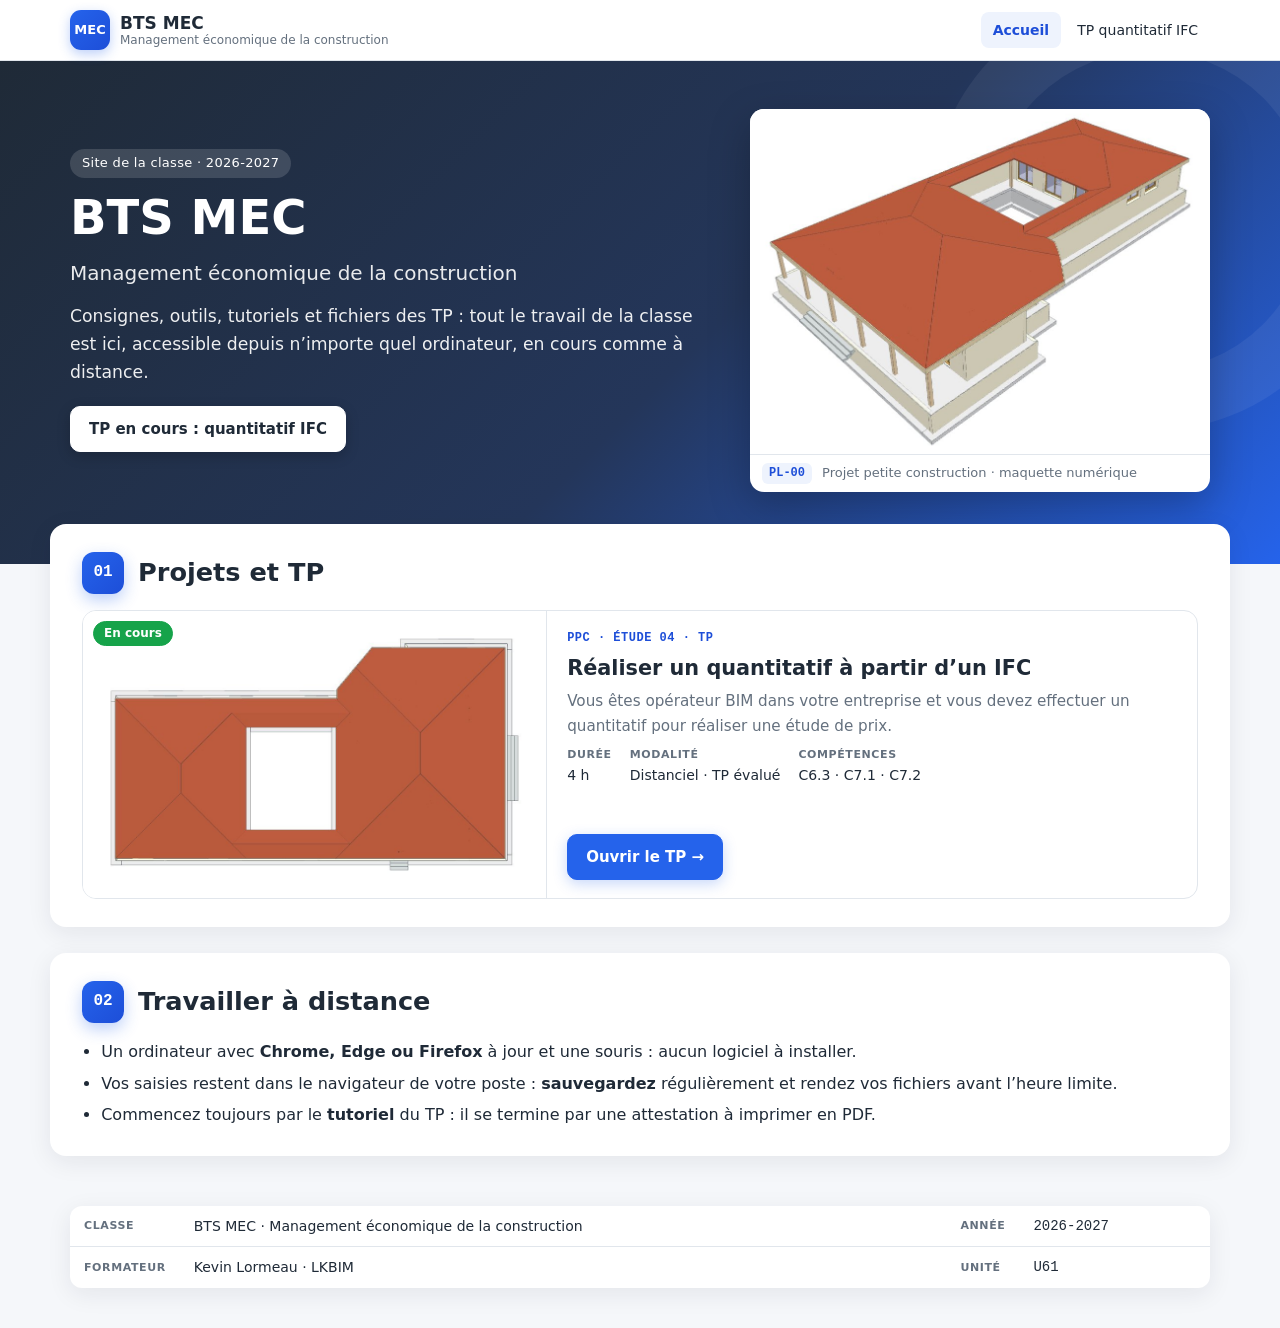
==== commit bb014c39: "Navigation : menu fixe, bloc « Étape suivante » en bas du tuto, bouton retour au site dans l'outil C" ====
--- a/index.html
+++ b/index.html
@@ -4,7 +4,7 @@
 <meta charset="utf-8">
 <meta name="viewport" content="width=device-width, initial-scale=1, viewport-fit=cover">
 <title>BTS MEC – site de la classe</title>
-<link rel="stylesheet" href="assets/style.css?v=8d9eb369">
+<link rel="stylesheet" href="assets/style.css?v=a8456f01">
 <style>
 .steps4{display:grid;grid-template-columns:repeat(auto-fit,minmax(min(100%,15rem),1fr));gap:14px;counter-reset:s}
 .step4{display:flex;flex-direction:column;gap:8px;background:#fff;border:1px solid var(--line);border-radius:14px;padding:18px;text-decoration:none;color:var(--ink);transition:transform .15s,box-shadow .15s}
@@ -88,6 +88,6 @@
     </table>
   </div>
 </footer>
-<script src="assets/site.js?v=8d9eb369"></script>
+<script src="assets/site.js?v=a8456f01"></script>
 </body>
 </html>
--- a/assets/style.css
+++ b/assets/style.css
@@ -19,7 +19,7 @@
 .wrap { max-width: 1180px; margin: 0 auto; padding-inline: 20px; }
 
 /* En-tête */
-.site-header { background: #fff; border-bottom: 1px solid var(--line); position: relative; z-index: 3; }
+.site-header { background: #fff; border-bottom: 1px solid var(--line); position: sticky; top: 0; z-index: 30; }
 .header-inner { display: flex; align-items: center; justify-content: space-between; gap: 1rem; flex-wrap: wrap; padding-block: 10px; }
 .brand { display: flex; align-items: center; gap: 10px; text-decoration: none; color: var(--ink); }
 .brand-mark { display: grid; place-items: center; width: 40px; height: 40px; border-radius: 11px; background: linear-gradient(135deg, #2563eb, #1d4ed8); color: #fff; font-weight: 800; font-size: 13px; box-shadow: 0 4px 12px rgba(37, 99, 235, .3); }
